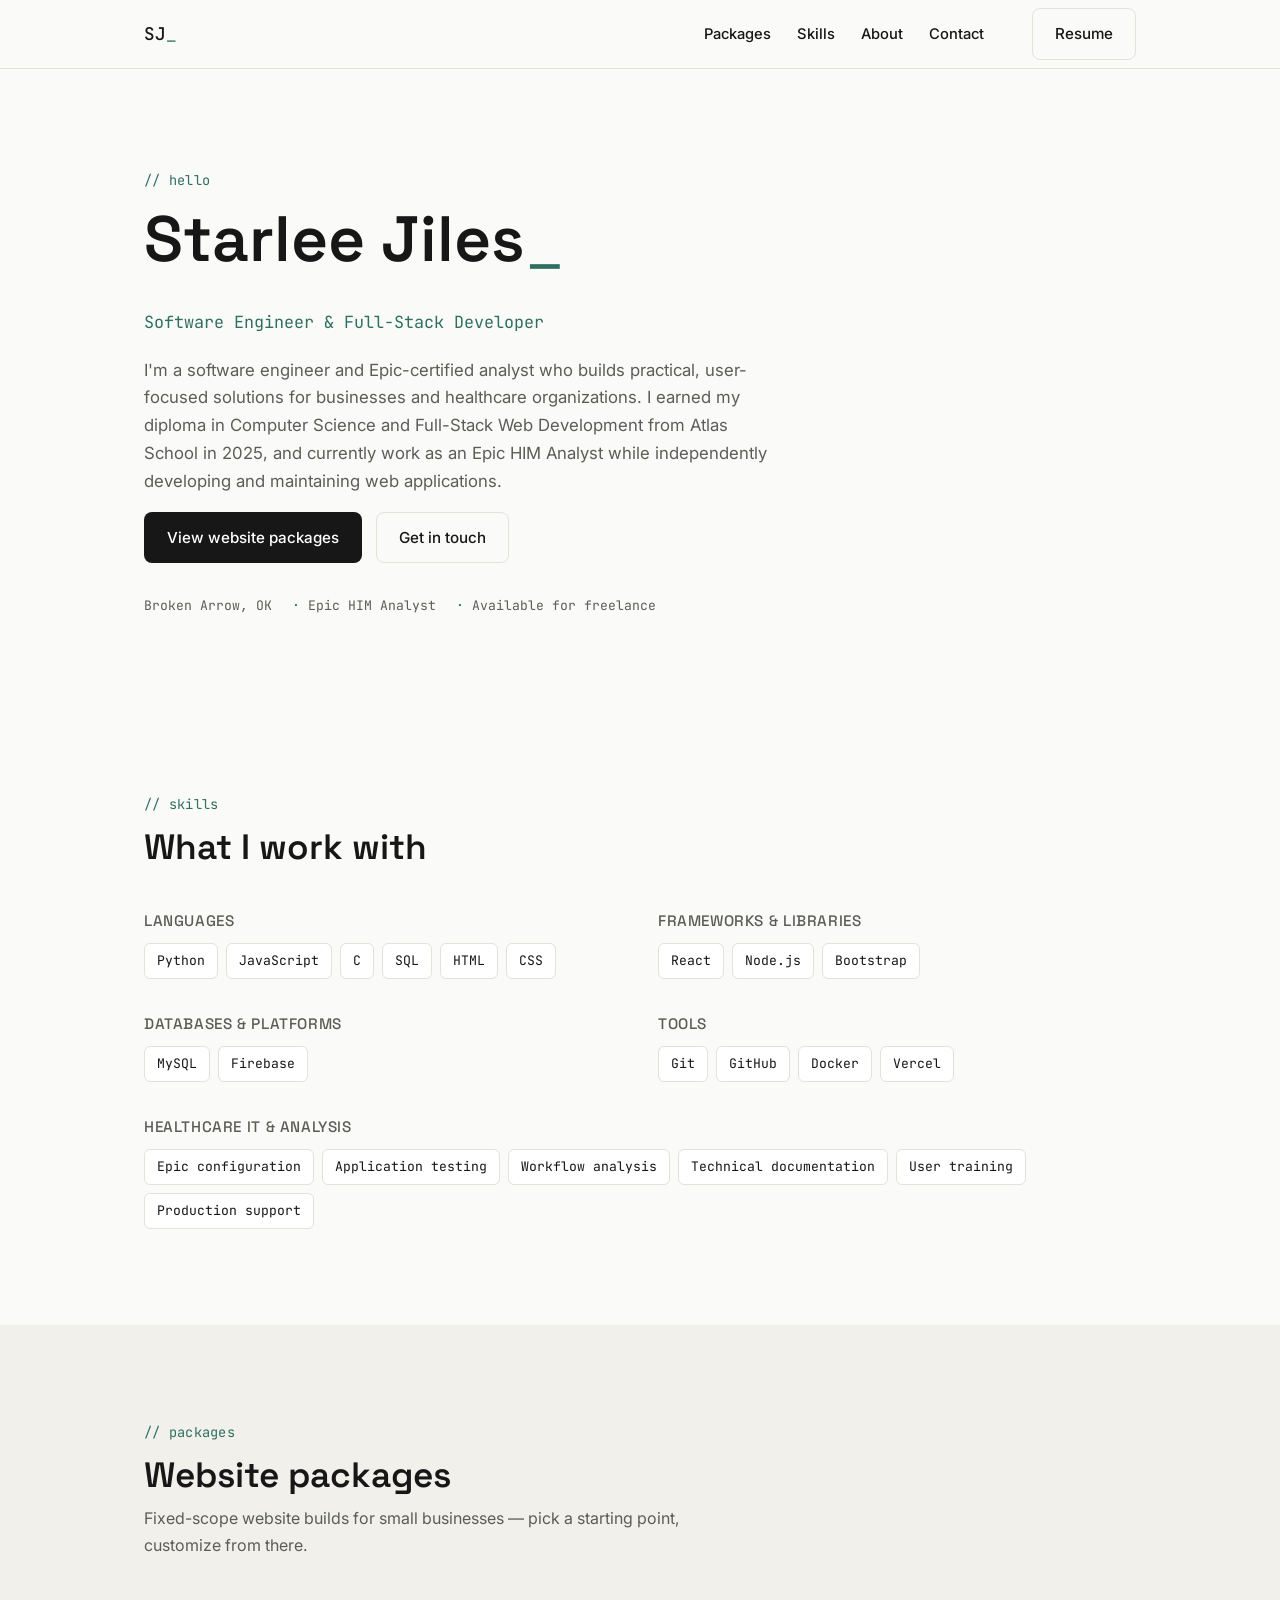
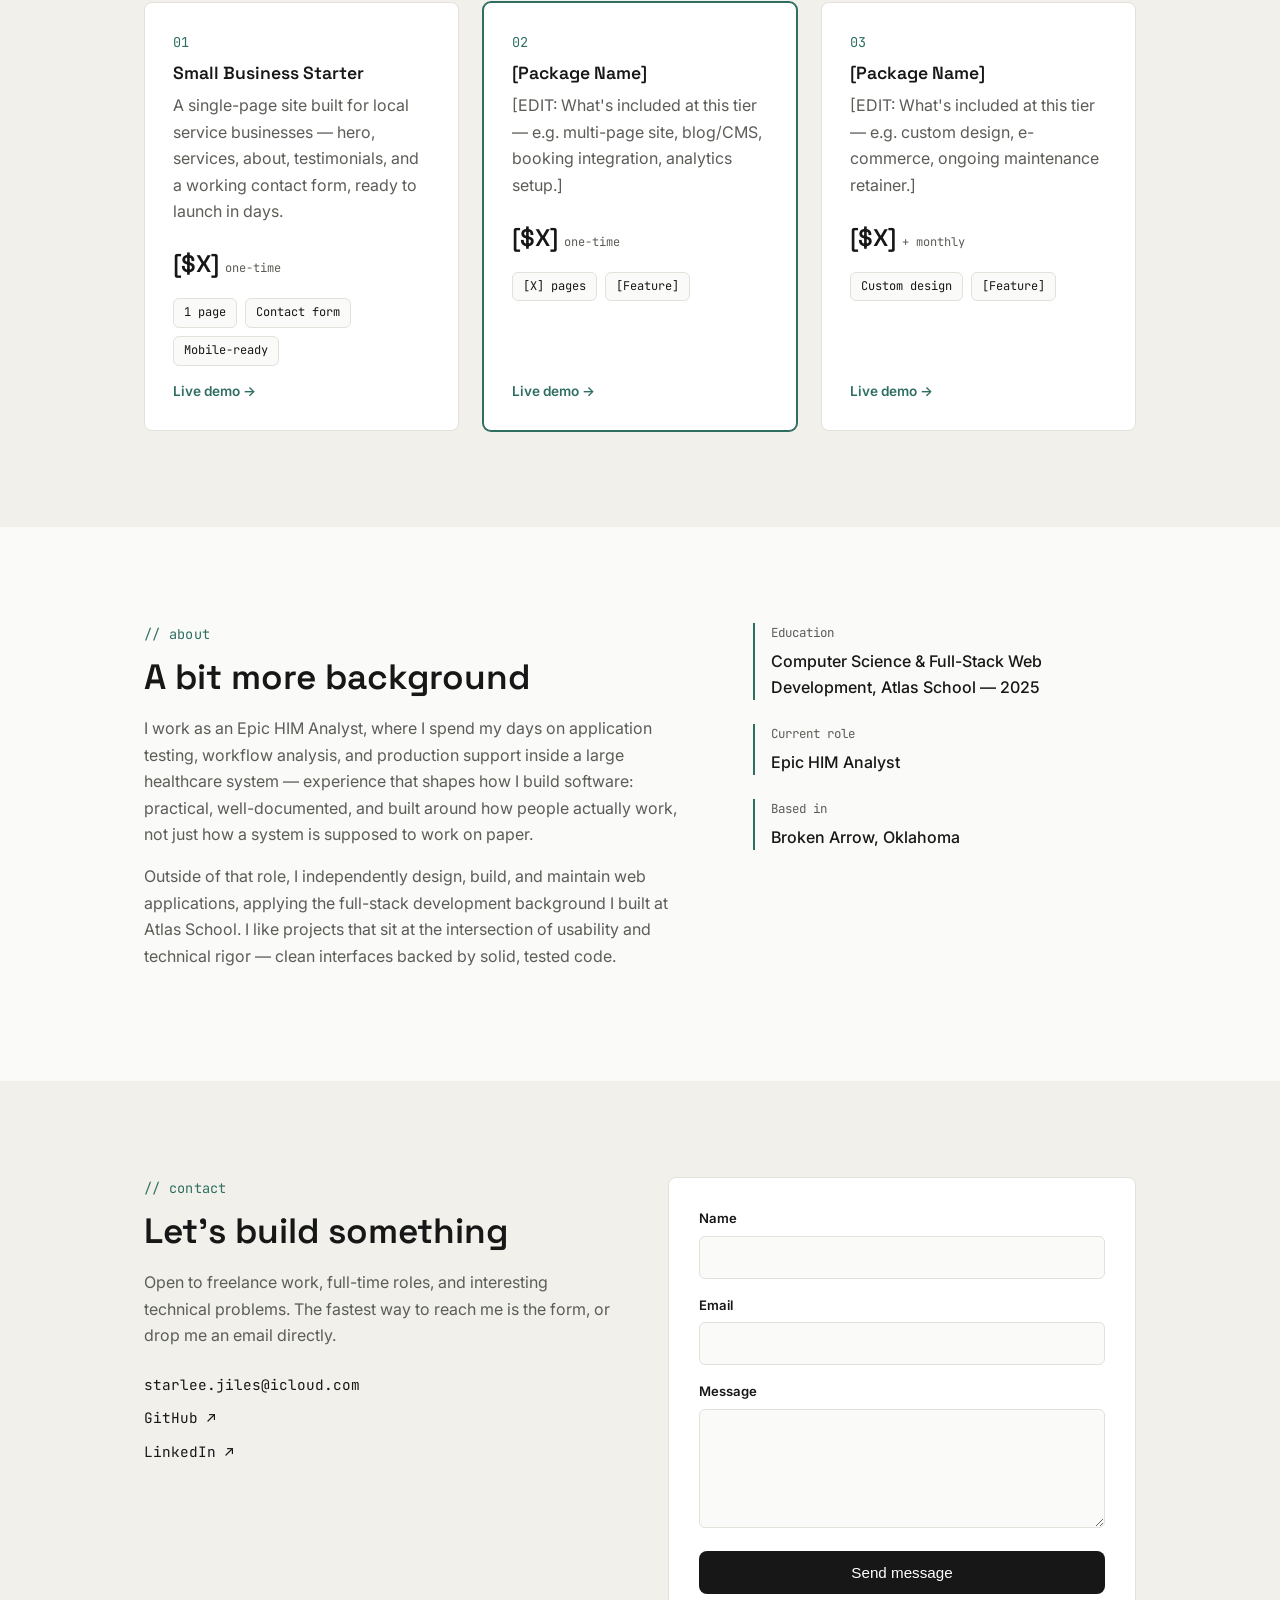
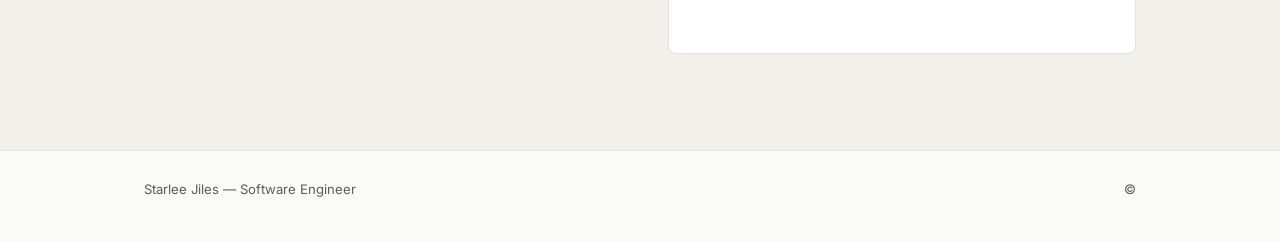
==== index.html @ fb1173d9 "initial build for personal portfolio" ====
<!DOCTYPE html>
<html lang="en">
<head>
<meta charset="UTF-8">
<meta name="viewport" content="width=device-width, initial-scale=1.0">
<title>Starlee Jiles — Software Engineer</title>
<meta name="description" content="Starlee Jiles — Software Engineer & Full-Stack Developer based in Broken Arrow, Oklahoma. Epic-certified analyst building practical, user-focused web applications.">

<link rel="preconnect" href="https://fonts.googleapis.com">
<link rel="preconnect" href="https://fonts.gstatic.com" crossorigin>
<link href="https://fonts.googleapis.com/css2?family=Space+Grotesk:wght@400;500;600;700&family=Inter:wght@400;500;600&family=JetBrains+Mono:wght@400;500&display=swap" rel="stylesheet">

<link rel="stylesheet" href="style.css">
</head>
<body>

<header class="site-header" id="top">
  <div class="wrap header-inner">
    <a href="#top" class="logo">SJ<span class="cursor">_</span></a>
    <nav class="nav" id="nav">
      <a href="#work">Packages</a>
      <a href="#skills">Skills</a>
      <a href="#about">About</a>
      <a href="#contact">Contact</a>
    </nav>
    <a href="resume.pdf" class="btn btn-outline nav-resume" download>Resume</a>
    <button class="nav-toggle" id="navToggle" aria-label="Toggle menu" aria-expanded="false">
      <span></span><span></span><span></span>
    </button>
  </div>
</header>

<!-- ============ HERO ============ -->
<section class="hero">
  <div class="wrap">
    <p class="label">// hello</p>
    <h1>Starlee Jiles<span class="cursor">_</span></h1>
    <p class="role">Software Engineer &amp; Full-Stack Developer</p>
    <p class="hero-bio">I'm a software engineer and Epic-certified analyst who builds practical, user-focused solutions for businesses and healthcare organizations. I earned my diploma in Computer Science and Full-Stack Web Development from Atlas School in 2025, and currently work as an Epic HIM Analyst while independently developing and maintaining web applications.</p>
    <div class="hero-ctas">
      <a href="#work" class="btn btn-primary">View website packages</a>
      <a href="#contact" class="btn btn-outline">Get in touch</a>
    </div>
    <ul class="hero-meta">
      <li>Broken Arrow, OK</li>
      <li>Epic HIM Analyst</li>
      <li>Available for freelance</li>
    </ul>
  </div>
</section>

<!-- ============ SKILLS ============ -->
<section class="section" id="skills">
  <div class="wrap">
    <p class="label">// skills</p>
    <h2>What I work with</h2>

    <div class="skills-grid">
      <div class="skill-group">
        <h3>Languages</h3>
        <div class="tags">
          <span>Python</span><span>JavaScript</span><span>C</span><span>SQL</span><span>HTML</span><span>CSS</span>
        </div>
      </div>
      <div class="skill-group">
        <h3>Frameworks &amp; Libraries</h3>
        <div class="tags">
          <span>React</span><span>Node.js</span><span>Bootstrap</span>
        </div>
      </div>
      <div class="skill-group">
        <h3>Databases &amp; Platforms</h3>
        <div class="tags">
          <span>MySQL</span><span>Firebase</span>
        </div>
      </div>
      <div class="skill-group">
        <h3>Tools</h3>
        <div class="tags">
          <span>Git</span><span>GitHub</span><span>Docker</span><span>Vercel</span>
        </div>
      </div>
      <div class="skill-group skill-group-wide">
        <h3>Healthcare IT &amp; Analysis</h3>
        <div class="tags">
          <span>Epic configuration</span><span>Application testing</span><span>Workflow analysis</span><span>Technical documentation</span><span>User training</span><span>Production support</span>
        </div>
      </div>
    </div>
  </div>
</section>

<!-- ============ PACKAGES ============ -->
<!-- EDIT: 3 purchasable website packages. Prices, feature lists, and the
     "Most popular" flag are all placeholders except package 01, which links
     to a real live demo. Duplicate a .project-card block to add more tiers. -->
<section class="section section-alt" id="work">
  <div class="wrap">
    <p class="label">// packages</p>
    <h2>Website packages</h2>
    <p class="packages-sub">Fixed-scope website builds for small businesses — pick a starting point, customize from there.</p>

    <div class="projects-grid">
      <article class="project-card">
        <p class="project-num">01</p>
        <h3>Small Business Starter</h3>
        <p>A single-page site built for local service businesses — hero, services, about, testimonials, and a working contact form, ready to launch in days.</p>
        <p class="package-price">[$X]<span>one-time</span></p>
        <div class="tags tags-sm"><span>1 page</span><span>Contact form</span><span>Mobile-ready</span></div>
        <div class="project-links">
          <a href="https://starlee-jiles-small-biz-example.vercel.app/" target="_blank" rel="noopener">Live demo →</a>
        </div>
      </article>

      <article class="project-card project-card-featured">
        <p class="project-num">02</p>
        <h3>[Package Name]</h3>
        <p>[EDIT: What's included at this tier — e.g. multi-page site, blog/CMS, booking integration, analytics setup.]</p>
        <p class="package-price">[$X]<span>one-time</span></p>
        <div class="tags tags-sm"><span>[X] pages</span><span>[Feature]</span></div>
        <div class="project-links">
          <a href="#">Live demo →</a>
        </div>
      </article>

      <article class="project-card">
        <p class="project-num">03</p>
        <h3>[Package Name]</h3>
        <p>[EDIT: What's included at this tier — e.g. custom design, e-commerce, ongoing maintenance retainer.]</p>
        <p class="package-price">[$X]<span>+ monthly</span></p>
        <div class="tags tags-sm"><span>Custom design</span><span>[Feature]</span></div>
        <div class="project-links">
          <a href="#">Live demo →</a>
        </div>
      </article>
    </div>
  </div>
</section>

<!-- ============ ABOUT ============ -->
<section class="section" id="about">
  <div class="wrap about-inner">
    <div>
      <p class="label">// about</p>
      <h2>A bit more background</h2>
      <p>I work as an Epic HIM Analyst, where I spend my days on application testing, workflow analysis, and production support inside a large healthcare system — experience that shapes how I build software: practical, well-documented, and built around how people actually work, not just how a system is supposed to work on paper.</p>
      <p>Outside of that role, I independently design, build, and maintain web applications, applying the full-stack development background I built at Atlas School. I like projects that sit at the intersection of usability and technical rigor — clean interfaces backed by solid, tested code.</p>
    </div>
    <div class="about-facts">
      <div class="fact">
        <p class="fact-label">Education</p>
        <p class="fact-value">Computer Science &amp; Full-Stack Web Development, Atlas School — 2025</p>
      </div>
      <div class="fact">
        <p class="fact-label">Current role</p>
        <p class="fact-value">Epic HIM Analyst</p>
      </div>
      <div class="fact">
        <p class="fact-label">Based in</p>
        <p class="fact-value">Broken Arrow, Oklahoma</p>
      </div>
    </div>
  </div>
</section>

<!-- ============ CONTACT ============ -->
<section class="section section-alt" id="contact">
  <div class="wrap contact-inner">
    <div class="contact-copy">
      <p class="label">// contact</p>
      <h2>Let's build something</h2>
      <p>Open to freelance work, full-time roles, and interesting technical problems. The fastest way to reach me is the form, or drop me an email directly.</p>

      <ul class="contact-links">
        <li><a href="mailto:starlee.jiles@icloud.com">starlee.jiles@icloud.com</a></li>
        <li><a href="https://github.com/Starles-Barkley" target="_blank" rel="noopener">GitHub ↗</a></li>
        <li><a href="https://www.linkedin.com/in/starleejiles/" target="_blank" rel="noopener">LinkedIn ↗</a></li>
      </ul>
    </div>

    <!-- Formspree-powered form. Replace YOUR_FORM_ID below once you create
         a free form at formspree.io — see README.md for the exact steps. -->
    <form class="contact-form" id="contactForm" action="https://formspree.io/f/YOUR_FORM_ID" method="POST">
      <div class="form-row">
        <label for="name">Name</label>
        <input type="text" id="name" name="name" required>
      </div>
      <div class="form-row">
        <label for="email">Email</label>
        <input type="email" id="email" name="_replyto" required>
      </div>
      <div class="form-row">
        <label for="message">Message</label>
        <textarea id="message" name="message" rows="5" required></textarea>
      </div>
      <button type="submit" class="btn btn-primary" style="width:100%">Send message</button>
      <p class="form-note" id="formNote" role="status"></p>
    </form>
  </div>
</section>

<footer class="site-footer">
  <div class="wrap footer-inner">
    <p>Starlee Jiles — Software Engineer</p>
    <p>&copy; <span id="year"></span></p>
  </div>
</footer>

<script src="script.js"></script>
</body>
</html>
---- style.css ----
/* =========================================================================
   THEME TOKENS
   ========================================================================= */
:root {
  --bg:        #FAFAF8;
  --bg-alt:    #F1F0EB;
  --ink:       #171717;
  --ink-soft:  #5B5D57;
  --accent:    #2F6F62;   /* deep teal */
  --accent-2:  #24564C;
  --line:      #E3E1D9;
  --white:     #FFFFFF;

  --font-display: "Space Grotesk", sans-serif;
  --font-body: "Inter", -apple-system, BlinkMacSystemFont, sans-serif;
  --font-mono: "JetBrains Mono", monospace;

  --radius: 8px;
  --wrap: 1040px;
}

*, *::before, *::after { box-sizing: border-box; }
html { scroll-behavior: smooth; }
body {
  margin: 0;
  font-family: var(--font-body);
  color: var(--ink);
  background: var(--bg);
  line-height: 1.65;
  -webkit-font-smoothing: antialiased;
}
a { color: inherit; text-decoration: none; }
h1, h2, h3 { font-family: var(--font-display); line-height: 1.15; margin: 0 0 0.5em; font-weight: 600; }
h1 { font-size: clamp(2.4rem, 6vw, 4rem); }
h2 { font-size: clamp(1.6rem, 3vw, 2.2rem); }
h3 { font-size: 1.1rem; }
p { margin: 0 0 1em; color: var(--ink-soft); }
ul { list-style: none; margin: 0; padding: 0; }

.wrap { max-width: var(--wrap); margin: 0 auto; padding: 0 24px; }
.section { padding: 96px 0; }
.section-alt { background: var(--bg-alt); }

.label {
  font-family: var(--font-mono); font-size: 0.85rem; color: var(--accent);
  margin: 0 0 12px; letter-spacing: 0.02em;
}

.cursor { color: var(--accent); font-weight: 400; animation: blink 1.1s step-end infinite; }
@keyframes blink { 50% { opacity: 0; } }

/* =========================================================================
   BUTTONS
   ========================================================================= */
.btn {
  display: inline-flex; align-items: center; justify-content: center; gap: 8px;
  padding: 12px 22px; border-radius: var(--radius);
  font-weight: 500; font-size: 0.95rem; border: 1px solid transparent;
  cursor: pointer; transition: transform 0.15s ease, background 0.15s ease, border-color 0.15s ease;
  white-space: nowrap;
}
.btn:hover { transform: translateY(-1px); }
.btn-primary { background: var(--ink); color: var(--white); }
.btn-primary:hover { background: var(--accent-2); }
.btn-outline { background: transparent; color: var(--ink); border-color: var(--line); }
.btn-outline:hover { border-color: var(--accent); color: var(--accent); }

/* =========================================================================
   HEADER
   ========================================================================= */
.site-header { position: sticky; top: 0; z-index: 50; background: rgba(250,250,248,0.9); backdrop-filter: blur(6px); border-bottom: 1px solid var(--line); }
.header-inner { display: flex; align-items: center; justify-content: space-between; height: 68px; gap: 24px; }
.logo { font-family: var(--font-mono); font-weight: 500; font-size: 1.1rem; }
.nav { display: flex; gap: 26px; margin-left: auto; margin-right: 24px; }
.nav a { font-size: 0.92rem; font-weight: 500; }
.nav a:hover { color: var(--accent); }
.nav-toggle { display: none; flex-direction: column; gap: 5px; background: none; border: 0; cursor: pointer; padding: 6px; }
.nav-toggle span { width: 20px; height: 2px; background: var(--ink); }

/* =========================================================================
   HERO
   ========================================================================= */
.hero { padding: 100px 0 80px; }
.role { font-family: var(--font-mono); color: var(--accent); font-size: 1.05rem; margin-bottom: 20px; }
.hero-bio { max-width: 58ch; font-size: 1.05rem; }
.hero-ctas { display: flex; gap: 14px; flex-wrap: wrap; margin: 8px 0 32px; }
.hero-meta { display: flex; gap: 20px; flex-wrap: wrap; font-family: var(--font-mono); font-size: 0.82rem; color: var(--ink-soft); }
.hero-meta li::before { content: "· "; color: var(--accent); }
.hero-meta li:first-child::before { content: ""; }

/* =========================================================================
   SKILLS
   ========================================================================= */
.skills-grid { display: grid; grid-template-columns: repeat(2, 1fr); gap: 36px; margin-top: 44px; }
.skill-group-wide { grid-column: 1 / -1; }
.skill-group h3 { font-size: 0.95rem; color: var(--ink-soft); font-weight: 500; margin-bottom: 14px; text-transform: uppercase; letter-spacing: 0.04em; }
.tags { display: flex; flex-wrap: wrap; gap: 8px; }
.tags span {
  font-family: var(--font-mono); font-size: 0.82rem; padding: 6px 12px;
  background: var(--white); border: 1px solid var(--line); border-radius: 6px; color: var(--ink);
}
.section-alt .tags span { background: var(--bg); }
.tags-sm span { font-size: 0.75rem; padding: 4px 10px; }

/* =========================================================================
   PACKAGES
   ========================================================================= */
.packages-sub { max-width: 56ch; margin-top: -8px; }
.projects-grid { display: grid; grid-template-columns: repeat(3, 1fr); gap: 24px; margin-top: 44px; }
.project-card {
  background: var(--white); border: 1px solid var(--line); border-radius: var(--radius);
  padding: 28px; display: flex; flex-direction: column;
}
.project-card-featured { border-color: var(--accent); box-shadow: 0 0 0 1px var(--accent); }
.project-num { font-family: var(--font-mono); color: var(--accent); font-size: 0.85rem; margin-bottom: 10px; }
.package-price {
  font-family: var(--font-display); font-size: 1.5rem; font-weight: 600; color: var(--ink);
  margin: 4px 0 14px;
}
.package-price span { font-family: var(--font-mono); font-size: 0.75rem; font-weight: 400; color: var(--ink-soft); margin-left: 6px; }
.project-links { margin-top: auto; display: flex; gap: 18px; padding-top: 14px; }
.project-links a { font-size: 0.85rem; font-weight: 600; color: var(--accent); }
.project-links a:hover { text-decoration: underline; }

/* =========================================================================
   ABOUT
   ========================================================================= */
.about-inner { display: grid; grid-template-columns: 1.3fr 0.9fr; gap: 56px; }
.about-facts { display: flex; flex-direction: column; gap: 24px; }
.fact { border-left: 2px solid var(--accent); padding-left: 16px; }
.fact-label { font-family: var(--font-mono); font-size: 0.78rem; color: var(--ink-soft); margin-bottom: 4px; }
.fact-value { color: var(--ink); font-weight: 500; margin: 0; }

/* =========================================================================
   CONTACT
   ========================================================================= */
.contact-inner { display: grid; grid-template-columns: 1fr 1fr; gap: 56px; align-items: start; }
.contact-links { margin-top: 24px; display: flex; flex-direction: column; gap: 10px; font-family: var(--font-mono); font-size: 0.9rem; }
.contact-links a:hover { color: var(--accent); }
.contact-form { background: var(--white); border: 1px solid var(--line); border-radius: var(--radius); padding: 30px; }
.form-row { margin-bottom: 16px; }
.form-row label { display: block; font-size: 0.82rem; font-weight: 600; margin-bottom: 6px; }
.form-row input, .form-row textarea {
  width: 100%; padding: 11px 13px; border: 1px solid var(--line); border-radius: 6px;
  font-family: var(--font-body); font-size: 0.95rem; background: var(--bg);
}
.form-row input:focus, .form-row textarea:focus { outline: 2px solid var(--accent); outline-offset: 1px; }
.form-note { text-align: center; font-size: 0.85rem; margin: 12px 0 0; min-height: 1.2em; color: var(--accent); font-weight: 600; }

/* =========================================================================
   FOOTER
   ========================================================================= */
.site-footer { border-top: 1px solid var(--line); padding: 28px 0; }
.footer-inner { display: flex; justify-content: space-between; font-size: 0.82rem; color: var(--ink-soft); }

/* =========================================================================
   RESPONSIVE
   ========================================================================= */
@media (max-width: 860px) {
  .nav, .nav-resume { display: none; }
  .nav-toggle { display: flex; }
  .nav.is-open {
    display: flex; flex-direction: column; position: absolute; top: 68px; left: 0; right: 0;
    background: var(--bg); border-bottom: 1px solid var(--line); padding: 16px 24px; gap: 16px; margin: 0;
  }
  .skills-grid, .projects-grid, .about-inner, .contact-inner { grid-template-columns: 1fr; }
}

@media (prefers-reduced-motion: reduce) {
  html { scroll-behavior: auto; }
  .cursor { animation: none; }
}
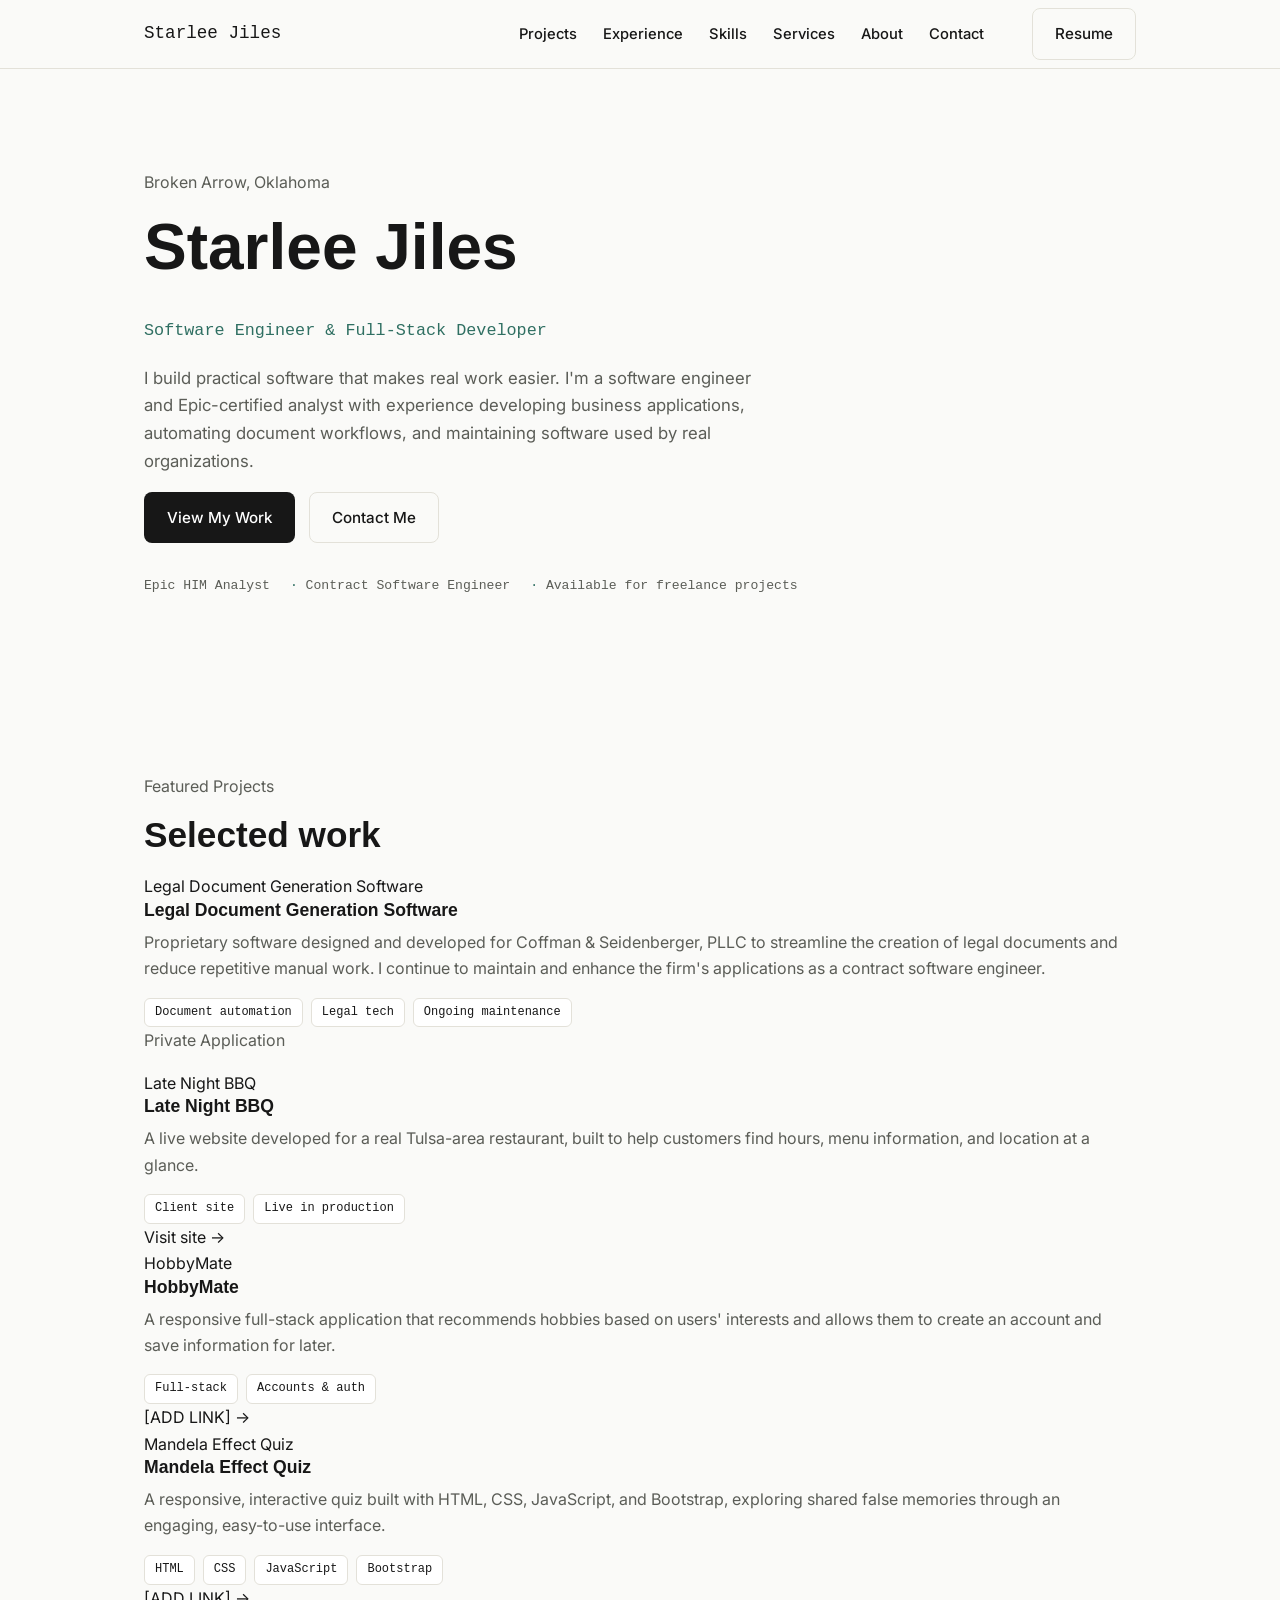
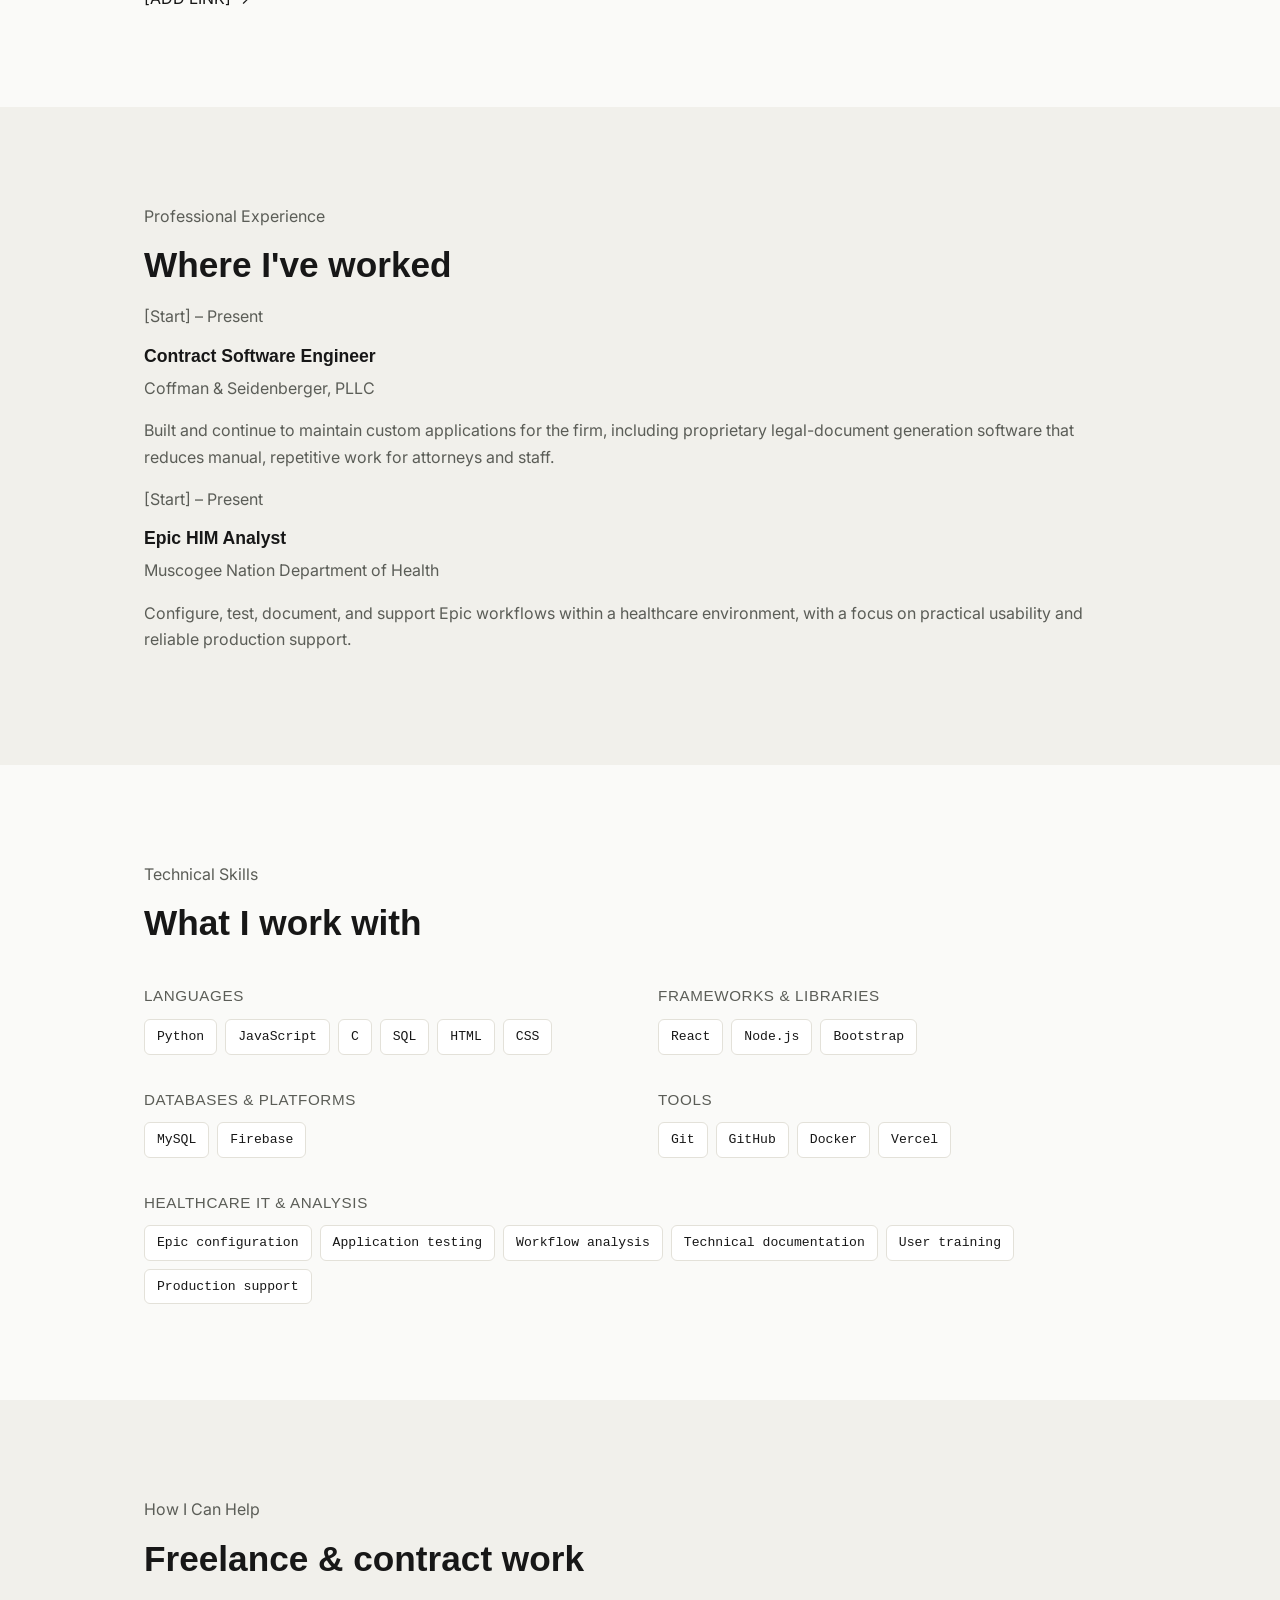
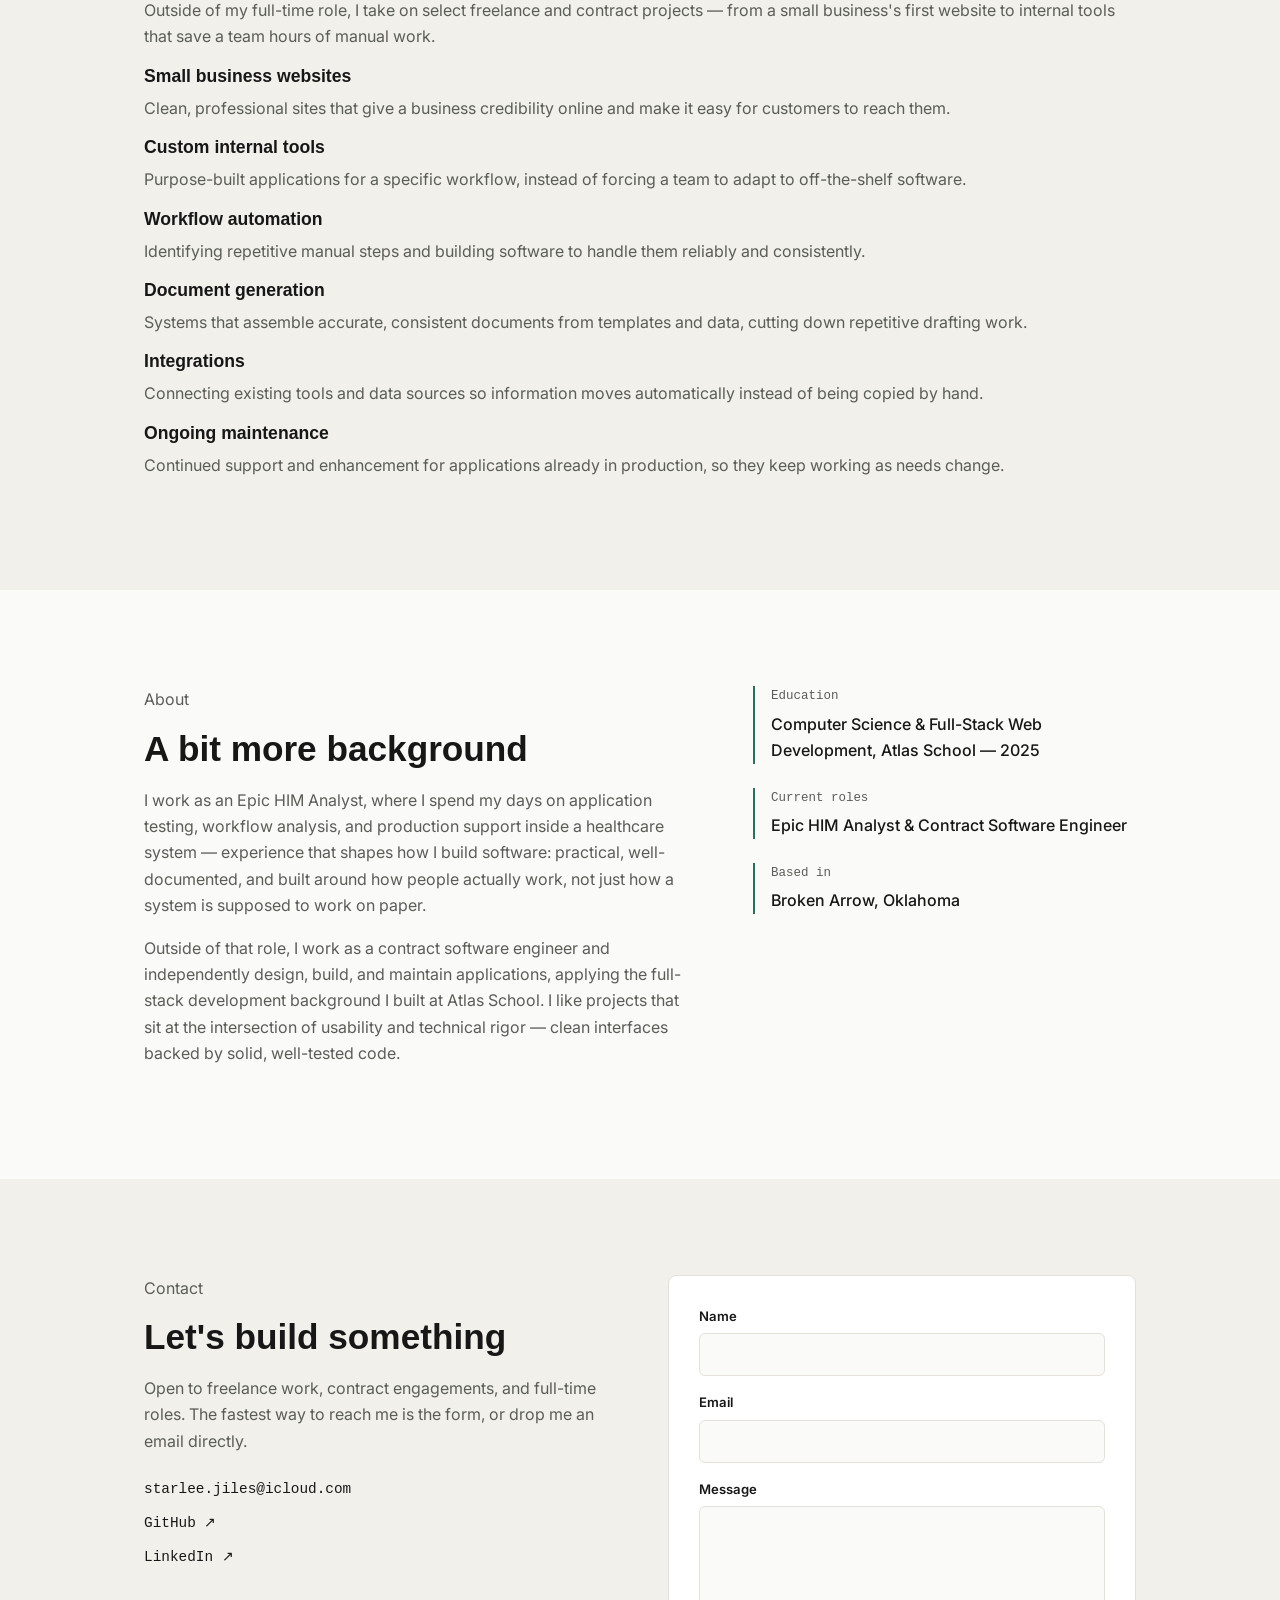
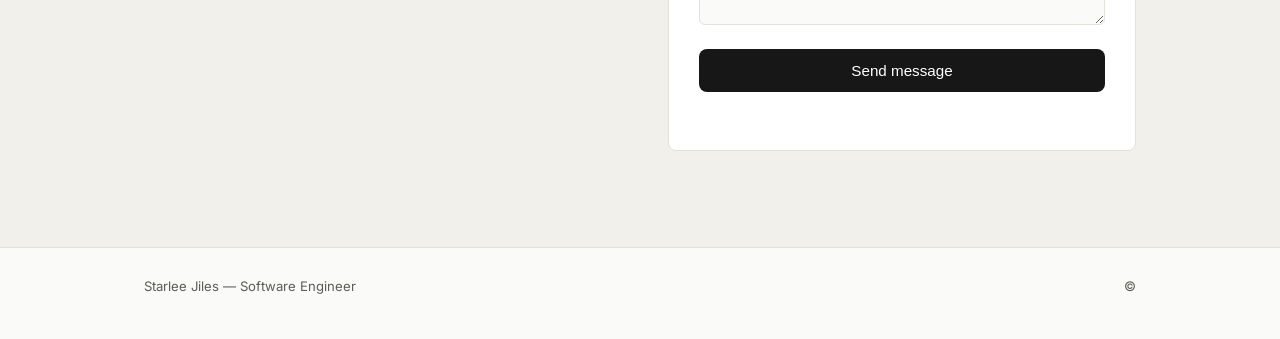
==== commit d66434db: "Update index.html" ====
--- a/index.html
+++ b/index.html
@@ -4,11 +4,11 @@
 <meta charset="UTF-8">
 <meta name="viewport" content="width=device-width, initial-scale=1.0">
 <title>Starlee Jiles — Software Engineer</title>
-<meta name="description" content="Starlee Jiles — Software Engineer & Full-Stack Developer based in Broken Arrow, Oklahoma. Epic-certified analyst building practical, user-focused web applications.">
+<meta name="description" content="Starlee Jiles — Software Engineer & Full-Stack Developer based in Broken Arrow, Oklahoma. Epic-certified analyst building practical business applications.">
 
 <link rel="preconnect" href="https://fonts.googleapis.com">
 <link rel="preconnect" href="https://fonts.gstatic.com" crossorigin>
-<link href="https://fonts.googleapis.com/css2?family=Space+Grotesk:wght@400;500;600;700&family=Inter:wght@400;500;600&family=JetBrains+Mono:wght@400;500&display=swap" rel="stylesheet">
+<link href="https://fonts.googleapis.com/css2?family=Sora:wght@500;600;700&family=Inter:wght@400;500;600;700&display=swap" rel="stylesheet">
 
 <link rel="stylesheet" href="style.css">
 </head>
@@ -16,10 +16,12 @@
 
 <header class="site-header" id="top">
   <div class="wrap header-inner">
-    <a href="#top" class="logo">SJ<span class="cursor">_</span></a>
+    <a href="#top" class="logo">Starlee Jiles</a>
     <nav class="nav" id="nav">
-      <a href="#work">Packages</a>
+      <a href="#projects">Projects</a>
+      <a href="#experience">Experience</a>
       <a href="#skills">Skills</a>
+      <a href="#services">Services</a>
       <a href="#about">About</a>
       <a href="#contact">Contact</a>
     </nav>
@@ -32,27 +34,126 @@
 
 <!-- ============ HERO ============ -->
 <section class="hero">
+  <div class="wrap hero-inner">
+    <p class="eyebrow"><span class="rule" aria-hidden="true"></span>Broken Arrow, Oklahoma</p>
+    <h1>Starlee Jiles</h1>
+    <p class="role">Software Engineer &amp; Full-Stack Developer</p>
+    <p class="hero-bio">I build practical software that makes real work easier. I'm a software engineer and Epic-certified analyst with experience developing business applications, automating document workflows, and maintaining software used by real organizations.</p>
+    <div class="hero-ctas">
+      <a href="#projects" class="btn btn-primary">View My Work</a>
+      <a href="#contact" class="btn btn-outline">Contact Me</a>
+    </div>
+    <ul class="hero-meta">
+      <li>Epic HIM Analyst</li>
+      <li>Contract Software Engineer</li>
+      <li>Available for freelance projects</li>
+    </ul>
+  </div>
+</section>
+
+<!-- ============ FEATURED PROJECTS ============ -->
+<!-- EDIT: replace each .project-media placeholder with a real screenshot —
+     swap the placeholder <div> for an <img src="..." alt="..."> of the same
+     size. Keep images ~1200px wide for a crisp look on large screens. -->
+<section class="section" id="projects">
   <div class="wrap">
-    <p class="label">// hello</p>
-    <h1>Starlee Jiles<span class="cursor">_</span></h1>
-    <p class="role">Software Engineer &amp; Full-Stack Developer</p>
-    <p class="hero-bio">I'm a software engineer and Epic-certified analyst who builds practical, user-focused solutions for businesses and healthcare organizations. I earned my diploma in Computer Science and Full-Stack Web Development from Atlas School in 2025, and currently work as an Epic HIM Analyst while independently developing and maintaining web applications.</p>
-    <div class="hero-ctas">
-      <a href="#work" class="btn btn-primary">View website packages</a>
-      <a href="#contact" class="btn btn-outline">Get in touch</a>
-    </div>
-    <ul class="hero-meta">
-      <li>Broken Arrow, OK</li>
-      <li>Epic HIM Analyst</li>
-      <li>Available for freelance</li>
-    </ul>
-  </div>
-</section>
-
-<!-- ============ SKILLS ============ -->
+    <p class="eyebrow"><span class="rule" aria-hidden="true"></span>Featured Projects</p>
+    <h2>Selected work</h2>
+
+    <div class="project-list">
+
+      <article class="project-feature">
+        <div class="project-media" aria-hidden="true">
+          <span>Legal Document Generation Software</span>
+        </div>
+        <div class="project-body">
+          <h3>Legal Document Generation Software</h3>
+          <p>Proprietary software designed and developed for Coffman &amp; Seidenberger, PLLC to streamline the creation of legal documents and reduce repetitive manual work. I continue to maintain and enhance the firm's applications as a contract software engineer.</p>
+          <div class="tags tags-sm"><span>Document automation</span><span>Legal tech</span><span>Ongoing maintenance</span></div>
+          <p class="project-link project-link-private">Private Application</p>
+        </div>
+      </article>
+
+      <article class="project-feature">
+        <div class="project-media" aria-hidden="true">
+          <span>Late Night BBQ</span>
+        </div>
+        <div class="project-body">
+          <h3>Late Night BBQ</h3>
+          <p>A live website developed for a real Tulsa-area restaurant, built to help customers find hours, menu information, and location at a glance.</p>
+          <div class="tags tags-sm"><span>Client site</span><span>Live in production</span></div>
+          <a class="project-link" href="https://latenightbbq.com" target="_blank" rel="noopener">Visit site →</a>
+        </div>
+      </article>
+
+      <article class="project-feature">
+        <div class="project-media" aria-hidden="true">
+          <span>HobbyMate</span>
+        </div>
+        <div class="project-body">
+          <h3>HobbyMate</h3>
+          <p>A responsive full-stack application that recommends hobbies based on users' interests and allows them to create an account and save information for later.</p>
+          <div class="tags tags-sm"><span>Full-stack</span><span>Accounts &amp; auth</span></div>
+          <!-- EDIT: add a live/GitHub link once available -->
+          <a class="project-link" href="#">[ADD LINK] →</a>
+        </div>
+      </article>
+
+      <article class="project-feature">
+        <div class="project-media" aria-hidden="true">
+          <span>Mandela Effect Quiz</span>
+        </div>
+        <div class="project-body">
+          <h3>Mandela Effect Quiz</h3>
+          <p>A responsive, interactive quiz built with HTML, CSS, JavaScript, and Bootstrap, exploring shared false memories through an engaging, easy-to-use interface.</p>
+          <div class="tags tags-sm"><span>HTML</span><span>CSS</span><span>JavaScript</span><span>Bootstrap</span></div>
+          <!-- EDIT: add a live/GitHub link once available -->
+          <a class="project-link" href="#">[ADD LINK] →</a>
+        </div>
+      </article>
+
+    </div>
+  </div>
+</section>
+
+<!-- ============ PROFESSIONAL EXPERIENCE ============ -->
+<section class="section section-alt" id="experience">
+  <div class="wrap">
+    <p class="eyebrow"><span class="rule" aria-hidden="true"></span>Professional Experience</p>
+    <h2>Where I've worked</h2>
+
+    <div class="experience-list">
+      <div class="experience-item">
+        <div class="experience-when">
+          <!-- EDIT: add real date range -->
+          <p>[Start] – Present</p>
+        </div>
+        <div class="experience-what">
+          <h3>Contract Software Engineer</h3>
+          <p class="experience-org">Coffman &amp; Seidenberger, PLLC</p>
+          <p>Built and continue to maintain custom applications for the firm, including proprietary legal-document generation software that reduces manual, repetitive work for attorneys and staff.</p>
+        </div>
+      </div>
+
+      <div class="experience-item">
+        <div class="experience-when">
+          <!-- EDIT: add real date range -->
+          <p>[Start] – Present</p>
+        </div>
+        <div class="experience-what">
+          <h3>Epic HIM Analyst</h3>
+          <p class="experience-org">Muscogee Nation Department of Health</p>
+          <p>Configure, test, document, and support Epic workflows within a healthcare environment, with a focus on practical usability and reliable production support.</p>
+        </div>
+      </div>
+    </div>
+  </div>
+</section>
+
+<!-- ============ TECHNICAL SKILLS ============ -->
 <section class="section" id="skills">
   <div class="wrap">
-    <p class="label">// skills</p>
+    <p class="eyebrow"><span class="rule" aria-hidden="true"></span>Technical Skills</p>
     <h2>What I work with</h2>
 
     <div class="skills-grid">
@@ -90,49 +191,38 @@
   </div>
 </section>
 
-<!-- ============ PACKAGES ============ -->
-<!-- EDIT: 3 purchasable website packages. Prices, feature lists, and the
-     "Most popular" flag are all placeholders except package 01, which links
-     to a real live demo. Duplicate a .project-card block to add more tiers. -->
-<section class="section section-alt" id="work">
+<!-- ============ FREELANCE SERVICES ============ -->
+<section class="section section-alt" id="services">
   <div class="wrap">
-    <p class="label">// packages</p>
-    <h2>Website packages</h2>
-    <p class="packages-sub">Fixed-scope website builds for small businesses — pick a starting point, customize from there.</p>
-
-    <div class="projects-grid">
-      <article class="project-card">
-        <p class="project-num">01</p>
-        <h3>Small Business Starter</h3>
-        <p>A single-page site built for local service businesses — hero, services, about, testimonials, and a working contact form, ready to launch in days.</p>
-        <p class="package-price">[$X]<span>one-time</span></p>
-        <div class="tags tags-sm"><span>1 page</span><span>Contact form</span><span>Mobile-ready</span></div>
-        <div class="project-links">
-          <a href="https://starlee-jiles-small-biz-example.vercel.app/" target="_blank" rel="noopener">Live demo →</a>
-        </div>
-      </article>
-
-      <article class="project-card project-card-featured">
-        <p class="project-num">02</p>
-        <h3>[Package Name]</h3>
-        <p>[EDIT: What's included at this tier — e.g. multi-page site, blog/CMS, booking integration, analytics setup.]</p>
-        <p class="package-price">[$X]<span>one-time</span></p>
-        <div class="tags tags-sm"><span>[X] pages</span><span>[Feature]</span></div>
-        <div class="project-links">
-          <a href="#">Live demo →</a>
-        </div>
-      </article>
-
-      <article class="project-card">
-        <p class="project-num">03</p>
-        <h3>[Package Name]</h3>
-        <p>[EDIT: What's included at this tier — e.g. custom design, e-commerce, ongoing maintenance retainer.]</p>
-        <p class="package-price">[$X]<span>+ monthly</span></p>
-        <div class="tags tags-sm"><span>Custom design</span><span>[Feature]</span></div>
-        <div class="project-links">
-          <a href="#">Live demo →</a>
-        </div>
-      </article>
+    <p class="eyebrow"><span class="rule" aria-hidden="true"></span>How I Can Help</p>
+    <h2>Freelance &amp; contract work</h2>
+    <p class="services-sub">Outside of my full-time role, I take on select freelance and contract projects — from a small business's first website to internal tools that save a team hours of manual work.</p>
+
+    <div class="services-grid">
+      <div class="service-item">
+        <h3>Small business websites</h3>
+        <p>Clean, professional sites that give a business credibility online and make it easy for customers to reach them.</p>
+      </div>
+      <div class="service-item">
+        <h3>Custom internal tools</h3>
+        <p>Purpose-built applications for a specific workflow, instead of forcing a team to adapt to off-the-shelf software.</p>
+      </div>
+      <div class="service-item">
+        <h3>Workflow automation</h3>
+        <p>Identifying repetitive manual steps and building software to handle them reliably and consistently.</p>
+      </div>
+      <div class="service-item">
+        <h3>Document generation</h3>
+        <p>Systems that assemble accurate, consistent documents from templates and data, cutting down repetitive drafting work.</p>
+      </div>
+      <div class="service-item">
+        <h3>Integrations</h3>
+        <p>Connecting existing tools and data sources so information moves automatically instead of being copied by hand.</p>
+      </div>
+      <div class="service-item">
+        <h3>Ongoing maintenance</h3>
+        <p>Continued support and enhancement for applications already in production, so they keep working as needs change.</p>
+      </div>
     </div>
   </div>
 </section>
@@ -141,10 +231,10 @@
 <section class="section" id="about">
   <div class="wrap about-inner">
     <div>
-      <p class="label">// about</p>
+      <p class="eyebrow"><span class="rule" aria-hidden="true"></span>About</p>
       <h2>A bit more background</h2>
-      <p>I work as an Epic HIM Analyst, where I spend my days on application testing, workflow analysis, and production support inside a large healthcare system — experience that shapes how I build software: practical, well-documented, and built around how people actually work, not just how a system is supposed to work on paper.</p>
-      <p>Outside of that role, I independently design, build, and maintain web applications, applying the full-stack development background I built at Atlas School. I like projects that sit at the intersection of usability and technical rigor — clean interfaces backed by solid, tested code.</p>
+      <p>I work as an Epic HIM Analyst, where I spend my days on application testing, workflow analysis, and production support inside a healthcare system — experience that shapes how I build software: practical, well-documented, and built around how people actually work, not just how a system is supposed to work on paper.</p>
+      <p>Outside of that role, I work as a contract software engineer and independently design, build, and maintain applications, applying the full-stack development background I built at Atlas School. I like projects that sit at the intersection of usability and technical rigor — clean interfaces backed by solid, well-tested code.</p>
     </div>
     <div class="about-facts">
       <div class="fact">
@@ -152,8 +242,8 @@
         <p class="fact-value">Computer Science &amp; Full-Stack Web Development, Atlas School — 2025</p>
       </div>
       <div class="fact">
-        <p class="fact-label">Current role</p>
-        <p class="fact-value">Epic HIM Analyst</p>
+        <p class="fact-label">Current roles</p>
+        <p class="fact-value">Epic HIM Analyst &amp; Contract Software Engineer</p>
       </div>
       <div class="fact">
         <p class="fact-label">Based in</p>
@@ -167,9 +257,9 @@
 <section class="section section-alt" id="contact">
   <div class="wrap contact-inner">
     <div class="contact-copy">
-      <p class="label">// contact</p>
+      <p class="eyebrow"><span class="rule" aria-hidden="true"></span>Contact</p>
       <h2>Let's build something</h2>
-      <p>Open to freelance work, full-time roles, and interesting technical problems. The fastest way to reach me is the form, or drop me an email directly.</p>
+      <p>Open to freelance work, contract engagements, and full-time roles. The fastest way to reach me is the form, or drop me an email directly.</p>
 
       <ul class="contact-links">
         <li><a href="mailto:starlee.jiles@icloud.com">starlee.jiles@icloud.com</a></li>
@@ -178,8 +268,8 @@
       </ul>
     </div>
 
-    <!-- Formspree-powered form. Replace YOUR_FORM_ID below once you create
-         a free form at formspree.io — see README.md for the exact steps. -->
+    <!-- Formspree-powered form. Replace YOUR_FORM_ID once you create a free
+         form at formspree.io — see README.md for the exact steps. -->
     <form class="contact-form" id="contactForm" action="https://formspree.io/f/YOUR_FORM_ID" method="POST">
       <div class="form-row">
         <label for="name">Name</label>
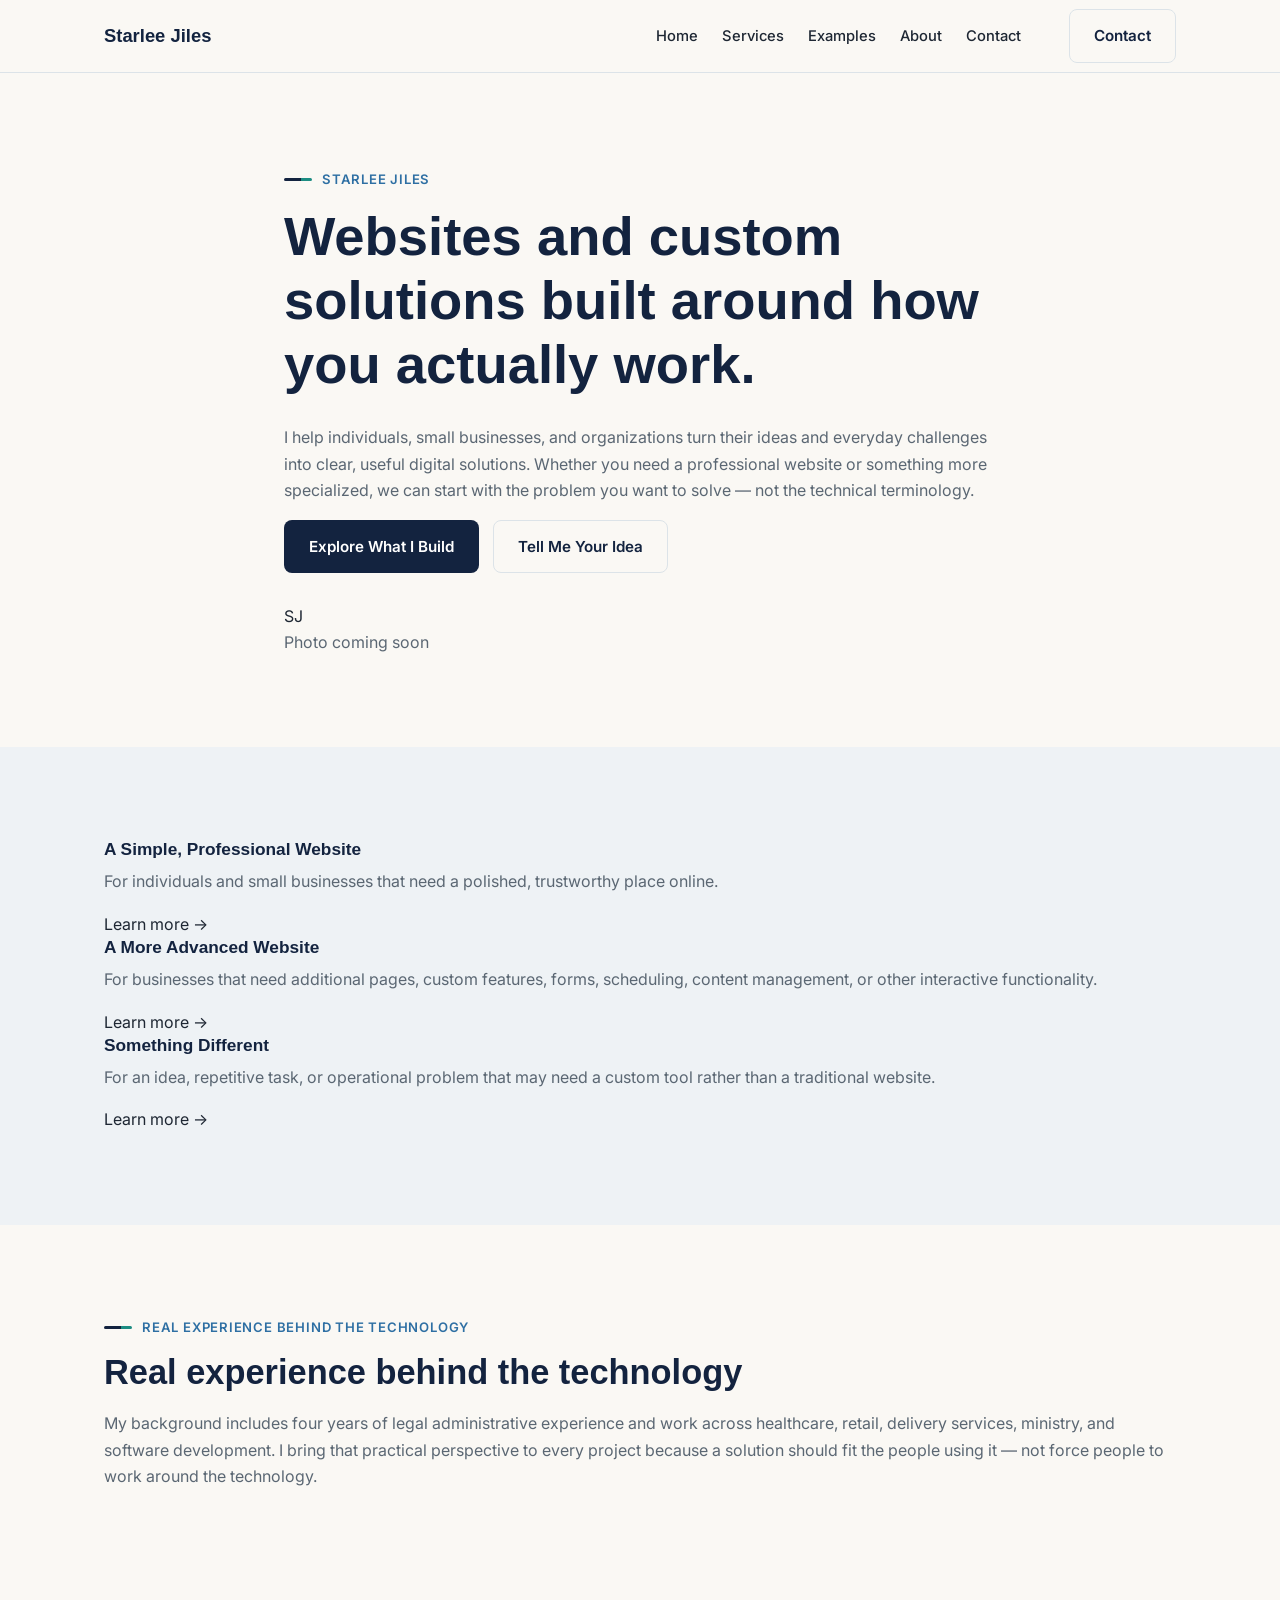
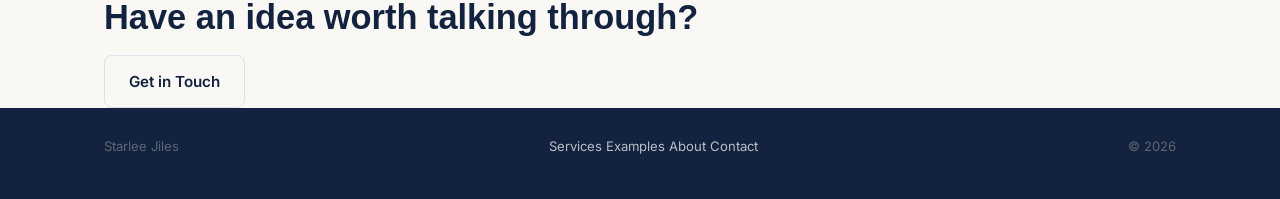
==== commit b1b2fc0d: "Update index.html" ====
--- a/index.html
+++ b/index.html
@@ -3,29 +3,26 @@
 <head>
 <meta charset="UTF-8">
 <meta name="viewport" content="width=device-width, initial-scale=1.0">
-<title>Starlee Jiles — Software Engineer</title>
-<meta name="description" content="Starlee Jiles — Software Engineer & Full-Stack Developer based in Broken Arrow, Oklahoma. Epic-certified analyst building practical business applications.">
-
+<title>Starlee Jiles</title>
+<meta name="description" content="Starlee Jiles builds websites and custom digital solutions built around how you actually work.">
 <link rel="preconnect" href="https://fonts.googleapis.com">
 <link rel="preconnect" href="https://fonts.gstatic.com" crossorigin>
-<link href="https://fonts.googleapis.com/css2?family=Sora:wght@500;600;700&family=Inter:wght@400;500;600;700&display=swap" rel="stylesheet">
-
+<link href="https://fonts.googleapis.com/css2?family=Fraunces:ital,opsz,wght@0,9..144,500;0,9..144,600;1,9..144,500&family=Inter:wght@400;500;600;700&display=swap" rel="stylesheet">
 <link rel="stylesheet" href="style.css">
 </head>
 <body>
 
-<header class="site-header" id="top">
+<header class="site-header">
   <div class="wrap header-inner">
-    <a href="#top" class="logo">Starlee Jiles</a>
+    <a href="index.html" class="logo">Starlee Jiles</a>
     <nav class="nav" id="nav">
-      <a href="#projects">Projects</a>
-      <a href="#experience">Experience</a>
-      <a href="#skills">Skills</a>
-      <a href="#services">Services</a>
-      <a href="#about">About</a>
-      <a href="#contact">Contact</a>
+      <a href="index.html" class="is-active">Home</a>
+      <a href="services.html">Services</a>
+      <a href="examples.html">Examples</a>
+      <a href="about.html">About</a>
+      <a href="contact.html">Contact</a>
     </nav>
-    <a href="resume.pdf" class="btn btn-outline nav-resume" download>Resume</a>
+    <a href="contact.html" class="btn btn-outline">Contact</a>
     <button class="nav-toggle" id="navToggle" aria-label="Toggle menu" aria-expanded="false">
       <span></span><span></span><span></span>
     </button>
@@ -35,263 +32,72 @@
 <!-- ============ HERO ============ -->
 <section class="hero">
   <div class="wrap hero-inner">
-    <p class="eyebrow"><span class="rule" aria-hidden="true"></span>Broken Arrow, Oklahoma</p>
-    <h1>Starlee Jiles</h1>
-    <p class="role">Software Engineer &amp; Full-Stack Developer</p>
-    <p class="hero-bio">I build practical software that makes real work easier. I'm a software engineer and Epic-certified analyst with experience developing business applications, automating document workflows, and maintaining software used by real organizations.</p>
-    <div class="hero-ctas">
-      <a href="#projects" class="btn btn-primary">View My Work</a>
-      <a href="#contact" class="btn btn-outline">Contact Me</a>
+    <div class="hero-copy">
+      <p class="eyebrow"><span class="rule" aria-hidden="true"></span>Starlee Jiles</p>
+      <h1>Websites and custom solutions built around how you actually work.</h1>
+      <p class="hero-intro">I help individuals, small businesses, and organizations turn their ideas and everyday challenges into clear, useful digital solutions. Whether you need a professional website or something more specialized, we can start with the problem you want to solve — not the technical terminology.</p>
+      <div class="hero-ctas">
+        <a href="services.html" class="btn btn-primary">Explore What I Build</a>
+        <a href="contact.html" class="btn btn-outline">Tell Me Your Idea</a>
+      </div>
     </div>
-    <ul class="hero-meta">
-      <li>Epic HIM Analyst</li>
-      <li>Contract Software Engineer</li>
-      <li>Available for freelance projects</li>
-    </ul>
-  </div>
-</section>
-
-<!-- ============ FEATURED PROJECTS ============ -->
-<!-- EDIT: replace each .project-media placeholder with a real screenshot —
-     swap the placeholder <div> for an <img src="..." alt="..."> of the same
-     size. Keep images ~1200px wide for a crisp look on large screens. -->
-<section class="section" id="projects">
-  <div class="wrap">
-    <p class="eyebrow"><span class="rule" aria-hidden="true"></span>Featured Projects</p>
-    <h2>Selected work</h2>
-
-    <div class="project-list">
-
-      <article class="project-feature">
-        <div class="project-media" aria-hidden="true">
-          <span>Legal Document Generation Software</span>
-        </div>
-        <div class="project-body">
-          <h3>Legal Document Generation Software</h3>
-          <p>Proprietary software designed and developed for Coffman &amp; Seidenberger, PLLC to streamline the creation of legal documents and reduce repetitive manual work. I continue to maintain and enhance the firm's applications as a contract software engineer.</p>
-          <div class="tags tags-sm"><span>Document automation</span><span>Legal tech</span><span>Ongoing maintenance</span></div>
-          <p class="project-link project-link-private">Private Application</p>
-        </div>
-      </article>
-
-      <article class="project-feature">
-        <div class="project-media" aria-hidden="true">
-          <span>Late Night BBQ</span>
-        </div>
-        <div class="project-body">
-          <h3>Late Night BBQ</h3>
-          <p>A live website developed for a real Tulsa-area restaurant, built to help customers find hours, menu information, and location at a glance.</p>
-          <div class="tags tags-sm"><span>Client site</span><span>Live in production</span></div>
-          <a class="project-link" href="https://latenightbbq.com" target="_blank" rel="noopener">Visit site →</a>
-        </div>
-      </article>
-
-      <article class="project-feature">
-        <div class="project-media" aria-hidden="true">
-          <span>HobbyMate</span>
-        </div>
-        <div class="project-body">
-          <h3>HobbyMate</h3>
-          <p>A responsive full-stack application that recommends hobbies based on users' interests and allows them to create an account and save information for later.</p>
-          <div class="tags tags-sm"><span>Full-stack</span><span>Accounts &amp; auth</span></div>
-          <!-- EDIT: add a live/GitHub link once available -->
-          <a class="project-link" href="#">[ADD LINK] →</a>
-        </div>
-      </article>
-
-      <article class="project-feature">
-        <div class="project-media" aria-hidden="true">
-          <span>Mandela Effect Quiz</span>
-        </div>
-        <div class="project-body">
-          <h3>Mandela Effect Quiz</h3>
-          <p>A responsive, interactive quiz built with HTML, CSS, JavaScript, and Bootstrap, exploring shared false memories through an engaging, easy-to-use interface.</p>
-          <div class="tags tags-sm"><span>HTML</span><span>CSS</span><span>JavaScript</span><span>Bootstrap</span></div>
-          <!-- EDIT: add a live/GitHub link once available -->
-          <a class="project-link" href="#">[ADD LINK] →</a>
-        </div>
-      </article>
-
+    <!-- EDIT: replace with a real professional photograph -->
+    <div class="photo-placeholder" aria-hidden="true">
+      <div class="monogram">SJ</div>
+      <p class="caption">Photo coming soon</p>
     </div>
   </div>
 </section>
 
-<!-- ============ PROFESSIONAL EXPERIENCE ============ -->
-<section class="section section-alt" id="experience">
+<!-- ============ SERVICE PREVIEWS ============ -->
+<section class="section section-alt">
   <div class="wrap">
-    <p class="eyebrow"><span class="rule" aria-hidden="true"></span>Professional Experience</p>
-    <h2>Where I've worked</h2>
-
-    <div class="experience-list">
-      <div class="experience-item">
-        <div class="experience-when">
-          <!-- EDIT: add real date range -->
-          <p>[Start] – Present</p>
-        </div>
-        <div class="experience-what">
-          <h3>Contract Software Engineer</h3>
-          <p class="experience-org">Coffman &amp; Seidenberger, PLLC</p>
-          <p>Built and continue to maintain custom applications for the firm, including proprietary legal-document generation software that reduces manual, repetitive work for attorneys and staff.</p>
-        </div>
+    <div class="preview-grid">
+      <div class="preview-card">
+        <h3>A Simple, Professional Website</h3>
+        <p>For individuals and small businesses that need a polished, trustworthy place online.</p>
+        <a href="services.html#simple" class="card-link">Learn more →</a>
       </div>
-
-      <div class="experience-item">
-        <div class="experience-when">
-          <!-- EDIT: add real date range -->
-          <p>[Start] – Present</p>
-        </div>
-        <div class="experience-what">
-          <h3>Epic HIM Analyst</h3>
-          <p class="experience-org">Muscogee Nation Department of Health</p>
-          <p>Configure, test, document, and support Epic workflows within a healthcare environment, with a focus on practical usability and reliable production support.</p>
-        </div>
+      <div class="preview-card">
+        <h3>A More Advanced Website</h3>
+        <p>For businesses that need additional pages, custom features, forms, scheduling, content management, or other interactive functionality.</p>
+        <a href="services.html#advanced" class="card-link">Learn more →</a>
+      </div>
+      <div class="preview-card">
+        <h3>Something Different</h3>
+        <p>For an idea, repetitive task, or operational problem that may need a custom tool rather than a traditional website.</p>
+        <a href="services.html#custom" class="card-link">Learn more →</a>
       </div>
     </div>
   </div>
 </section>
 
-<!-- ============ TECHNICAL SKILLS ============ -->
-<section class="section" id="skills">
-  <div class="wrap">
-    <p class="eyebrow"><span class="rule" aria-hidden="true"></span>Technical Skills</p>
-    <h2>What I work with</h2>
-
-    <div class="skills-grid">
-      <div class="skill-group">
-        <h3>Languages</h3>
-        <div class="tags">
-          <span>Python</span><span>JavaScript</span><span>C</span><span>SQL</span><span>HTML</span><span>CSS</span>
-        </div>
-      </div>
-      <div class="skill-group">
-        <h3>Frameworks &amp; Libraries</h3>
-        <div class="tags">
-          <span>React</span><span>Node.js</span><span>Bootstrap</span>
-        </div>
-      </div>
-      <div class="skill-group">
-        <h3>Databases &amp; Platforms</h3>
-        <div class="tags">
-          <span>MySQL</span><span>Firebase</span>
-        </div>
-      </div>
-      <div class="skill-group">
-        <h3>Tools</h3>
-        <div class="tags">
-          <span>Git</span><span>GitHub</span><span>Docker</span><span>Vercel</span>
-        </div>
-      </div>
-      <div class="skill-group skill-group-wide">
-        <h3>Healthcare IT &amp; Analysis</h3>
-        <div class="tags">
-          <span>Epic configuration</span><span>Application testing</span><span>Workflow analysis</span><span>Technical documentation</span><span>User training</span><span>Production support</span>
-        </div>
-      </div>
-    </div>
+<!-- ============ CREDIBILITY ============ -->
+<section class="section">
+  <div class="wrap center measure">
+    <p class="eyebrow center"><span class="rule" aria-hidden="true"></span>Real experience behind the technology</p>
+    <h2>Real experience behind the technology</h2>
+    <p>My background includes four years of legal administrative experience and work across healthcare, retail, delivery services, ministry, and software development. I bring that practical perspective to every project because a solution should fit the people using it — not force people to work around the technology.</p>
   </div>
 </section>
 
-<!-- ============ FREELANCE SERVICES ============ -->
-<section class="section section-alt" id="services">
-  <div class="wrap">
-    <p class="eyebrow"><span class="rule" aria-hidden="true"></span>How I Can Help</p>
-    <h2>Freelance &amp; contract work</h2>
-    <p class="services-sub">Outside of my full-time role, I take on select freelance and contract projects — from a small business's first website to internal tools that save a team hours of manual work.</p>
-
-    <div class="services-grid">
-      <div class="service-item">
-        <h3>Small business websites</h3>
-        <p>Clean, professional sites that give a business credibility online and make it easy for customers to reach them.</p>
-      </div>
-      <div class="service-item">
-        <h3>Custom internal tools</h3>
-        <p>Purpose-built applications for a specific workflow, instead of forcing a team to adapt to off-the-shelf software.</p>
-      </div>
-      <div class="service-item">
-        <h3>Workflow automation</h3>
-        <p>Identifying repetitive manual steps and building software to handle them reliably and consistently.</p>
-      </div>
-      <div class="service-item">
-        <h3>Document generation</h3>
-        <p>Systems that assemble accurate, consistent documents from templates and data, cutting down repetitive drafting work.</p>
-      </div>
-      <div class="service-item">
-        <h3>Integrations</h3>
-        <p>Connecting existing tools and data sources so information moves automatically instead of being copied by hand.</p>
-      </div>
-      <div class="service-item">
-        <h3>Ongoing maintenance</h3>
-        <p>Continued support and enhancement for applications already in production, so they keep working as needs change.</p>
-      </div>
-    </div>
-  </div>
-</section>
-
-<!-- ============ ABOUT ============ -->
-<section class="section" id="about">
-  <div class="wrap about-inner">
-    <div>
-      <p class="eyebrow"><span class="rule" aria-hidden="true"></span>About</p>
-      <h2>A bit more background</h2>
-      <p>I work as an Epic HIM Analyst, where I spend my days on application testing, workflow analysis, and production support inside a healthcare system — experience that shapes how I build software: practical, well-documented, and built around how people actually work, not just how a system is supposed to work on paper.</p>
-      <p>Outside of that role, I work as a contract software engineer and independently design, build, and maintain applications, applying the full-stack development background I built at Atlas School. I like projects that sit at the intersection of usability and technical rigor — clean interfaces backed by solid, well-tested code.</p>
-    </div>
-    <div class="about-facts">
-      <div class="fact">
-        <p class="fact-label">Education</p>
-        <p class="fact-value">Computer Science &amp; Full-Stack Web Development, Atlas School — 2025</p>
-      </div>
-      <div class="fact">
-        <p class="fact-label">Current roles</p>
-        <p class="fact-value">Epic HIM Analyst &amp; Contract Software Engineer</p>
-      </div>
-      <div class="fact">
-        <p class="fact-label">Based in</p>
-        <p class="fact-value">Broken Arrow, Oklahoma</p>
-      </div>
-    </div>
-  </div>
-</section>
-
-<!-- ============ CONTACT ============ -->
-<section class="section section-alt" id="contact">
-  <div class="wrap contact-inner">
-    <div class="contact-copy">
-      <p class="eyebrow"><span class="rule" aria-hidden="true"></span>Contact</p>
-      <h2>Let's build something</h2>
-      <p>Open to freelance work, contract engagements, and full-time roles. The fastest way to reach me is the form, or drop me an email directly.</p>
-
-      <ul class="contact-links">
-        <li><a href="mailto:starlee.jiles@icloud.com">starlee.jiles@icloud.com</a></li>
-        <li><a href="https://github.com/Starles-Barkley" target="_blank" rel="noopener">GitHub ↗</a></li>
-        <li><a href="https://www.linkedin.com/in/starleejiles/" target="_blank" rel="noopener">LinkedIn ↗</a></li>
-      </ul>
-    </div>
-
-    <!-- Formspree-powered form. Replace YOUR_FORM_ID once you create a free
-         form at formspree.io — see README.md for the exact steps. -->
-    <form class="contact-form" id="contactForm" action="https://formspree.io/f/YOUR_FORM_ID" method="POST">
-      <div class="form-row">
-        <label for="name">Name</label>
-        <input type="text" id="name" name="name" required>
-      </div>
-      <div class="form-row">
-        <label for="email">Email</label>
-        <input type="email" id="email" name="_replyto" required>
-      </div>
-      <div class="form-row">
-        <label for="message">Message</label>
-        <textarea id="message" name="message" rows="5" required></textarea>
-      </div>
-      <button type="submit" class="btn btn-primary" style="width:100%">Send message</button>
-      <p class="form-note" id="formNote" role="status"></p>
-    </form>
+<!-- ============ CTA ============ -->
+<section class="section-navy section-tight">
+  <div class="wrap cta-strip">
+    <h2>Have an idea worth talking through?</h2>
+    <a href="contact.html" class="btn btn-outline">Get in Touch</a>
   </div>
 </section>
 
 <footer class="site-footer">
   <div class="wrap footer-inner">
-    <p>Starlee Jiles — Software Engineer</p>
+    <p>Starlee Jiles</p>
+    <nav class="footer-nav">
+      <a href="services.html">Services</a>
+      <a href="examples.html">Examples</a>
+      <a href="about.html">About</a>
+      <a href="contact.html">Contact</a>
+    </nav>
     <p>&copy; <span id="year"></span></p>
   </div>
 </footer>
--- a/style.css
+++ b/style.css
@@ -2,21 +2,22 @@
    THEME TOKENS
    ========================================================================= */
 :root {
-  --bg:        #FAFAF8;
-  --bg-alt:    #F1F0EB;
-  --ink:       #171717;
-  --ink-soft:  #5B5D57;
-  --accent:    #2F6F62;   /* deep teal */
-  --accent-2:  #24564C;
-  --line:      #E3E1D9;
-  --white:     #FFFFFF;
-
-  --font-display: "Space Grotesk", sans-serif;
+  --warm-white: #FAF8F4;   /* page background */
+  --bg-alt:     #EEF2F5;   /* alternating section background, cool-toned */
+  --navy:       #13233F;   /* headings, primary buttons, footer */
+  --navy-deep:  #0B1626;   /* hover / darkest */
+  --cerulean:   #2E6FA3;   /* links, secondary accent */
+  --teal:       #1C8C82;   /* tags, highlights */
+  --line:       #DCE3E8;   /* hairline borders */
+  --ink:        #1E2733;   /* body text */
+  --ink-soft:   #5B6773;   /* secondary text */
+  --white:      #FFFFFF;
+
+  --font-display: "Sora", -apple-system, BlinkMacSystemFont, sans-serif;
   --font-body: "Inter", -apple-system, BlinkMacSystemFont, sans-serif;
-  --font-mono: "JetBrains Mono", monospace;
 
   --radius: 8px;
-  --wrap: 1040px;
+  --wrap: 1120px;
 }
 
 *, *::before, *::after { box-sizing: border-box; }
@@ -25,133 +26,169 @@
   margin: 0;
   font-family: var(--font-body);
   color: var(--ink);
-  background: var(--bg);
+  background: var(--warm-white);
   line-height: 1.65;
   -webkit-font-smoothing: antialiased;
 }
 a { color: inherit; text-decoration: none; }
-h1, h2, h3 { font-family: var(--font-display); line-height: 1.15; margin: 0 0 0.5em; font-weight: 600; }
-h1 { font-size: clamp(2.4rem, 6vw, 4rem); }
-h2 { font-size: clamp(1.6rem, 3vw, 2.2rem); }
-h3 { font-size: 1.1rem; }
+img { max-width: 100%; display: block; }
+h1, h2, h3 { font-family: var(--font-display); line-height: 1.18; margin: 0 0 0.5em; font-weight: 600; color: var(--navy); }
+h1 { font-size: clamp(2.3rem, 5.5vw, 3.4rem); font-weight: 700; }
+h2 { font-size: clamp(1.6rem, 3vw, 2.15rem); }
+h3 { font-size: 1.08rem; }
 p { margin: 0 0 1em; color: var(--ink-soft); }
 ul { list-style: none; margin: 0; padding: 0; }
 
 .wrap { max-width: var(--wrap); margin: 0 auto; padding: 0 24px; }
-.section { padding: 96px 0; }
+.section { padding: 92px 0; }
 .section-alt { background: var(--bg-alt); }
 
-.label {
-  font-family: var(--font-mono); font-size: 0.85rem; color: var(--accent);
-  margin: 0 0 12px; letter-spacing: 0.02em;
-}
-
-.cursor { color: var(--accent); font-weight: 400; animation: blink 1.1s step-end infinite; }
-@keyframes blink { 50% { opacity: 0; } }
+.eyebrow {
+  display: flex; align-items: center; gap: 10px;
+  font-size: 0.82rem; font-weight: 600; letter-spacing: 0.06em;
+  text-transform: uppercase; color: var(--cerulean);
+  margin: 0 0 14px;
+}
+/* Signature device: a short two-tone rule preceding every section label —
+   a structural, blueprint-like mark instead of decoration. */
+.rule {
+  width: 28px; height: 3px; flex: none; border-radius: 2px;
+  background: linear-gradient(90deg, var(--navy) 0 60%, var(--teal) 60% 100%);
+}
 
 /* =========================================================================
    BUTTONS
    ========================================================================= */
 .btn {
   display: inline-flex; align-items: center; justify-content: center; gap: 8px;
-  padding: 12px 22px; border-radius: var(--radius);
-  font-weight: 500; font-size: 0.95rem; border: 1px solid transparent;
-  cursor: pointer; transition: transform 0.15s ease, background 0.15s ease, border-color 0.15s ease;
+  padding: 13px 24px; border-radius: var(--radius);
+  font-family: var(--font-body); font-weight: 600; font-size: 0.95rem; border: 1px solid transparent;
+  cursor: pointer; transition: transform 0.15s ease, background 0.15s ease, border-color 0.15s ease, color 0.15s ease;
   white-space: nowrap;
 }
 .btn:hover { transform: translateY(-1px); }
-.btn-primary { background: var(--ink); color: var(--white); }
-.btn-primary:hover { background: var(--accent-2); }
-.btn-outline { background: transparent; color: var(--ink); border-color: var(--line); }
-.btn-outline:hover { border-color: var(--accent); color: var(--accent); }
+.btn-primary { background: var(--navy); color: var(--white); }
+.btn-primary:hover { background: var(--navy-deep); }
+.btn-outline { background: transparent; color: var(--navy); border-color: var(--line); }
+.btn-outline:hover { border-color: var(--cerulean); color: var(--cerulean); }
 
 /* =========================================================================
    HEADER
    ========================================================================= */
-.site-header { position: sticky; top: 0; z-index: 50; background: rgba(250,250,248,0.9); backdrop-filter: blur(6px); border-bottom: 1px solid var(--line); }
-.header-inner { display: flex; align-items: center; justify-content: space-between; height: 68px; gap: 24px; }
-.logo { font-family: var(--font-mono); font-weight: 500; font-size: 1.1rem; }
-.nav { display: flex; gap: 26px; margin-left: auto; margin-right: 24px; }
-.nav a { font-size: 0.92rem; font-weight: 500; }
-.nav a:hover { color: var(--accent); }
+.site-header { position: sticky; top: 0; z-index: 50; background: rgba(250,248,244,0.92); backdrop-filter: blur(6px); border-bottom: 1px solid var(--line); }
+.header-inner { display: flex; align-items: center; justify-content: space-between; height: 72px; gap: 24px; }
+.logo { font-family: var(--font-display); font-weight: 700; font-size: 1.15rem; color: var(--navy); }
+.nav { display: flex; gap: 24px; margin-left: auto; margin-right: 24px; }
+.nav a { font-size: 0.92rem; font-weight: 500; color: var(--ink); }
+.nav a:hover { color: var(--cerulean); }
 .nav-toggle { display: none; flex-direction: column; gap: 5px; background: none; border: 0; cursor: pointer; padding: 6px; }
-.nav-toggle span { width: 20px; height: 2px; background: var(--ink); }
+.nav-toggle span { width: 20px; height: 2px; background: var(--navy); }
 
 /* =========================================================================
    HERO
    ========================================================================= */
-.hero { padding: 100px 0 80px; }
-.role { font-family: var(--font-mono); color: var(--accent); font-size: 1.05rem; margin-bottom: 20px; }
-.hero-bio { max-width: 58ch; font-size: 1.05rem; }
-.hero-ctas { display: flex; gap: 14px; flex-wrap: wrap; margin: 8px 0 32px; }
-.hero-meta { display: flex; gap: 20px; flex-wrap: wrap; font-family: var(--font-mono); font-size: 0.82rem; color: var(--ink-soft); }
-.hero-meta li::before { content: "· "; color: var(--accent); }
+.hero { padding: 96px 0 76px; }
+.hero-inner { max-width: 760px; }
+.role { font-family: var(--font-display); color: var(--cerulean); font-size: 1.1rem; font-weight: 600; margin-bottom: 18px; }
+.hero-bio { font-size: 1.08rem; max-width: 58ch; }
+.hero-ctas { display: flex; gap: 14px; flex-wrap: wrap; margin: 8px 0 30px; }
+.hero-meta { display: flex; gap: 20px; flex-wrap: wrap; font-size: 0.85rem; font-weight: 600; color: var(--navy); }
+.hero-meta li::before { content: "· "; color: var(--teal); }
 .hero-meta li:first-child::before { content: ""; }
+
+/* =========================================================================
+   FEATURED PROJECTS
+   ========================================================================= */
+.project-list { display: flex; flex-direction: column; gap: 28px; margin-top: 48px; }
+.project-feature {
+  display: grid; grid-template-columns: 1fr 1fr; gap: 0;
+  background: var(--white); border: 1px solid var(--line); border-radius: var(--radius);
+  overflow: hidden;
+}
+.project-feature:nth-child(even) { direction: rtl; }
+.project-feature:nth-child(even) > * { direction: ltr; }
+.project-media {
+  background: linear-gradient(135deg, var(--navy) 0%, var(--cerulean) 100%);
+  color: rgba(255,255,255,0.92);
+  display: flex; align-items: center; justify-content: center; text-align: center;
+  min-height: 260px; padding: 32px;
+}
+.project-media span { font-family: var(--font-display); font-weight: 600; font-size: 1.15rem; }
+.project-body { padding: 36px 40px; display: flex; flex-direction: column; justify-content: center; }
+.project-body h3 { margin-bottom: 10px; }
+.tags-sm { margin-bottom: 18px; }
+.project-link { font-weight: 600; color: var(--cerulean); font-size: 0.95rem; }
+.project-link:hover { text-decoration: underline; }
+.project-link-private { color: var(--ink-soft); font-style: italic; font-weight: 500; }
+
+/* =========================================================================
+   TAGS (shared: skills + projects)
+   ========================================================================= */
+.tags { display: flex; flex-wrap: wrap; gap: 8px; }
+.tags span {
+  font-size: 0.8rem; padding: 6px 12px; font-weight: 500;
+  background: var(--bg-alt); border: 1px solid var(--line); border-radius: 6px; color: var(--navy);
+}
+.section-alt .tags span { background: var(--white); }
+
+/* =========================================================================
+   PROFESSIONAL EXPERIENCE
+   ========================================================================= */
+.experience-list { display: flex; flex-direction: column; gap: 0; margin-top: 44px; }
+.experience-item {
+  display: grid; grid-template-columns: 200px 1fr; gap: 32px;
+  padding: 28px 0; border-top: 1px solid var(--line);
+}
+.experience-item:last-child { border-bottom: 1px solid var(--line); }
+.experience-when p { font-weight: 600; color: var(--navy); margin: 0; }
+.experience-org { color: var(--teal); font-weight: 600; margin-bottom: 8px; }
 
 /* =========================================================================
    SKILLS
    ========================================================================= */
 .skills-grid { display: grid; grid-template-columns: repeat(2, 1fr); gap: 36px; margin-top: 44px; }
 .skill-group-wide { grid-column: 1 / -1; }
-.skill-group h3 { font-size: 0.95rem; color: var(--ink-soft); font-weight: 500; margin-bottom: 14px; text-transform: uppercase; letter-spacing: 0.04em; }
-.tags { display: flex; flex-wrap: wrap; gap: 8px; }
-.tags span {
-  font-family: var(--font-mono); font-size: 0.82rem; padding: 6px 12px;
-  background: var(--white); border: 1px solid var(--line); border-radius: 6px; color: var(--ink);
-}
-.section-alt .tags span { background: var(--bg); }
-.tags-sm span { font-size: 0.75rem; padding: 4px 10px; }
-
-/* =========================================================================
-   PACKAGES
-   ========================================================================= */
-.packages-sub { max-width: 56ch; margin-top: -8px; }
-.projects-grid { display: grid; grid-template-columns: repeat(3, 1fr); gap: 24px; margin-top: 44px; }
-.project-card {
-  background: var(--white); border: 1px solid var(--line); border-radius: var(--radius);
-  padding: 28px; display: flex; flex-direction: column;
-}
-.project-card-featured { border-color: var(--accent); box-shadow: 0 0 0 1px var(--accent); }
-.project-num { font-family: var(--font-mono); color: var(--accent); font-size: 0.85rem; margin-bottom: 10px; }
-.package-price {
-  font-family: var(--font-display); font-size: 1.5rem; font-weight: 600; color: var(--ink);
-  margin: 4px 0 14px;
-}
-.package-price span { font-family: var(--font-mono); font-size: 0.75rem; font-weight: 400; color: var(--ink-soft); margin-left: 6px; }
-.project-links { margin-top: auto; display: flex; gap: 18px; padding-top: 14px; }
-.project-links a { font-size: 0.85rem; font-weight: 600; color: var(--accent); }
-.project-links a:hover { text-decoration: underline; }
+.skill-group h3 { font-size: 0.9rem; color: var(--ink-soft); font-weight: 600; margin-bottom: 14px; text-transform: uppercase; letter-spacing: 0.04em; }
+
+/* =========================================================================
+   SERVICES
+   ========================================================================= */
+.services-sub { max-width: 62ch; margin-top: -8px; }
+.services-grid { display: grid; grid-template-columns: repeat(3, 1fr); gap: 28px; margin-top: 40px; }
+.service-item h3 { color: var(--navy); margin-bottom: 8px; }
+.service-item p { margin: 0; font-size: 0.95rem; }
 
 /* =========================================================================
    ABOUT
    ========================================================================= */
 .about-inner { display: grid; grid-template-columns: 1.3fr 0.9fr; gap: 56px; }
 .about-facts { display: flex; flex-direction: column; gap: 24px; }
-.fact { border-left: 2px solid var(--accent); padding-left: 16px; }
-.fact-label { font-family: var(--font-mono); font-size: 0.78rem; color: var(--ink-soft); margin-bottom: 4px; }
-.fact-value { color: var(--ink); font-weight: 500; margin: 0; }
+.fact { border-left: 3px solid var(--teal); padding-left: 16px; }
+.fact-label { font-size: 0.78rem; font-weight: 600; text-transform: uppercase; letter-spacing: 0.04em; color: var(--ink-soft); margin-bottom: 4px; }
+.fact-value { color: var(--navy); font-weight: 600; margin: 0; }
 
 /* =========================================================================
    CONTACT
    ========================================================================= */
 .contact-inner { display: grid; grid-template-columns: 1fr 1fr; gap: 56px; align-items: start; }
-.contact-links { margin-top: 24px; display: flex; flex-direction: column; gap: 10px; font-family: var(--font-mono); font-size: 0.9rem; }
-.contact-links a:hover { color: var(--accent); }
+.contact-links { margin-top: 24px; display: flex; flex-direction: column; gap: 10px; font-size: 0.95rem; font-weight: 600; }
+.contact-links a { color: var(--navy); }
+.contact-links a:hover { color: var(--cerulean); }
 .contact-form { background: var(--white); border: 1px solid var(--line); border-radius: var(--radius); padding: 30px; }
 .form-row { margin-bottom: 16px; }
-.form-row label { display: block; font-size: 0.82rem; font-weight: 600; margin-bottom: 6px; }
+.form-row label { display: block; font-size: 0.82rem; font-weight: 600; margin-bottom: 6px; color: var(--navy); }
 .form-row input, .form-row textarea {
   width: 100%; padding: 11px 13px; border: 1px solid var(--line); border-radius: 6px;
-  font-family: var(--font-body); font-size: 0.95rem; background: var(--bg);
-}
-.form-row input:focus, .form-row textarea:focus { outline: 2px solid var(--accent); outline-offset: 1px; }
-.form-note { text-align: center; font-size: 0.85rem; margin: 12px 0 0; min-height: 1.2em; color: var(--accent); font-weight: 600; }
+  font-family: var(--font-body); font-size: 0.95rem; background: var(--warm-white); color: var(--ink);
+}
+.form-row input:focus, .form-row textarea:focus { outline: 2px solid var(--cerulean); outline-offset: 1px; }
+.form-note { text-align: center; font-size: 0.85rem; margin: 12px 0 0; min-height: 1.2em; color: var(--teal); font-weight: 600; }
 
 /* =========================================================================
    FOOTER
    ========================================================================= */
-.site-footer { border-top: 1px solid var(--line); padding: 28px 0; }
-.footer-inner { display: flex; justify-content: space-between; font-size: 0.82rem; color: var(--ink-soft); }
+.site-footer { background: var(--navy); color: rgba(255,255,255,0.7); padding: 28px 0; }
+.footer-inner { display: flex; justify-content: space-between; font-size: 0.82rem; }
 
 /* =========================================================================
    RESPONSIVE
@@ -160,13 +197,14 @@
   .nav, .nav-resume { display: none; }
   .nav-toggle { display: flex; }
   .nav.is-open {
-    display: flex; flex-direction: column; position: absolute; top: 68px; left: 0; right: 0;
-    background: var(--bg); border-bottom: 1px solid var(--line); padding: 16px 24px; gap: 16px; margin: 0;
+    display: flex; flex-direction: column; position: absolute; top: 72px; left: 0; right: 0;
+    background: var(--warm-white); border-bottom: 1px solid var(--line); padding: 16px 24px; gap: 16px; margin: 0;
   }
-  .skills-grid, .projects-grid, .about-inner, .contact-inner { grid-template-columns: 1fr; }
+  .skills-grid, .services-grid, .about-inner, .contact-inner { grid-template-columns: 1fr; }
+  .project-feature, .project-feature:nth-child(even) { grid-template-columns: 1fr; direction: ltr; }
+  .experience-item { grid-template-columns: 1fr; gap: 8px; }
 }
 
 @media (prefers-reduced-motion: reduce) {
   html { scroll-behavior: auto; }
-  .cursor { animation: none; }
-}
+}
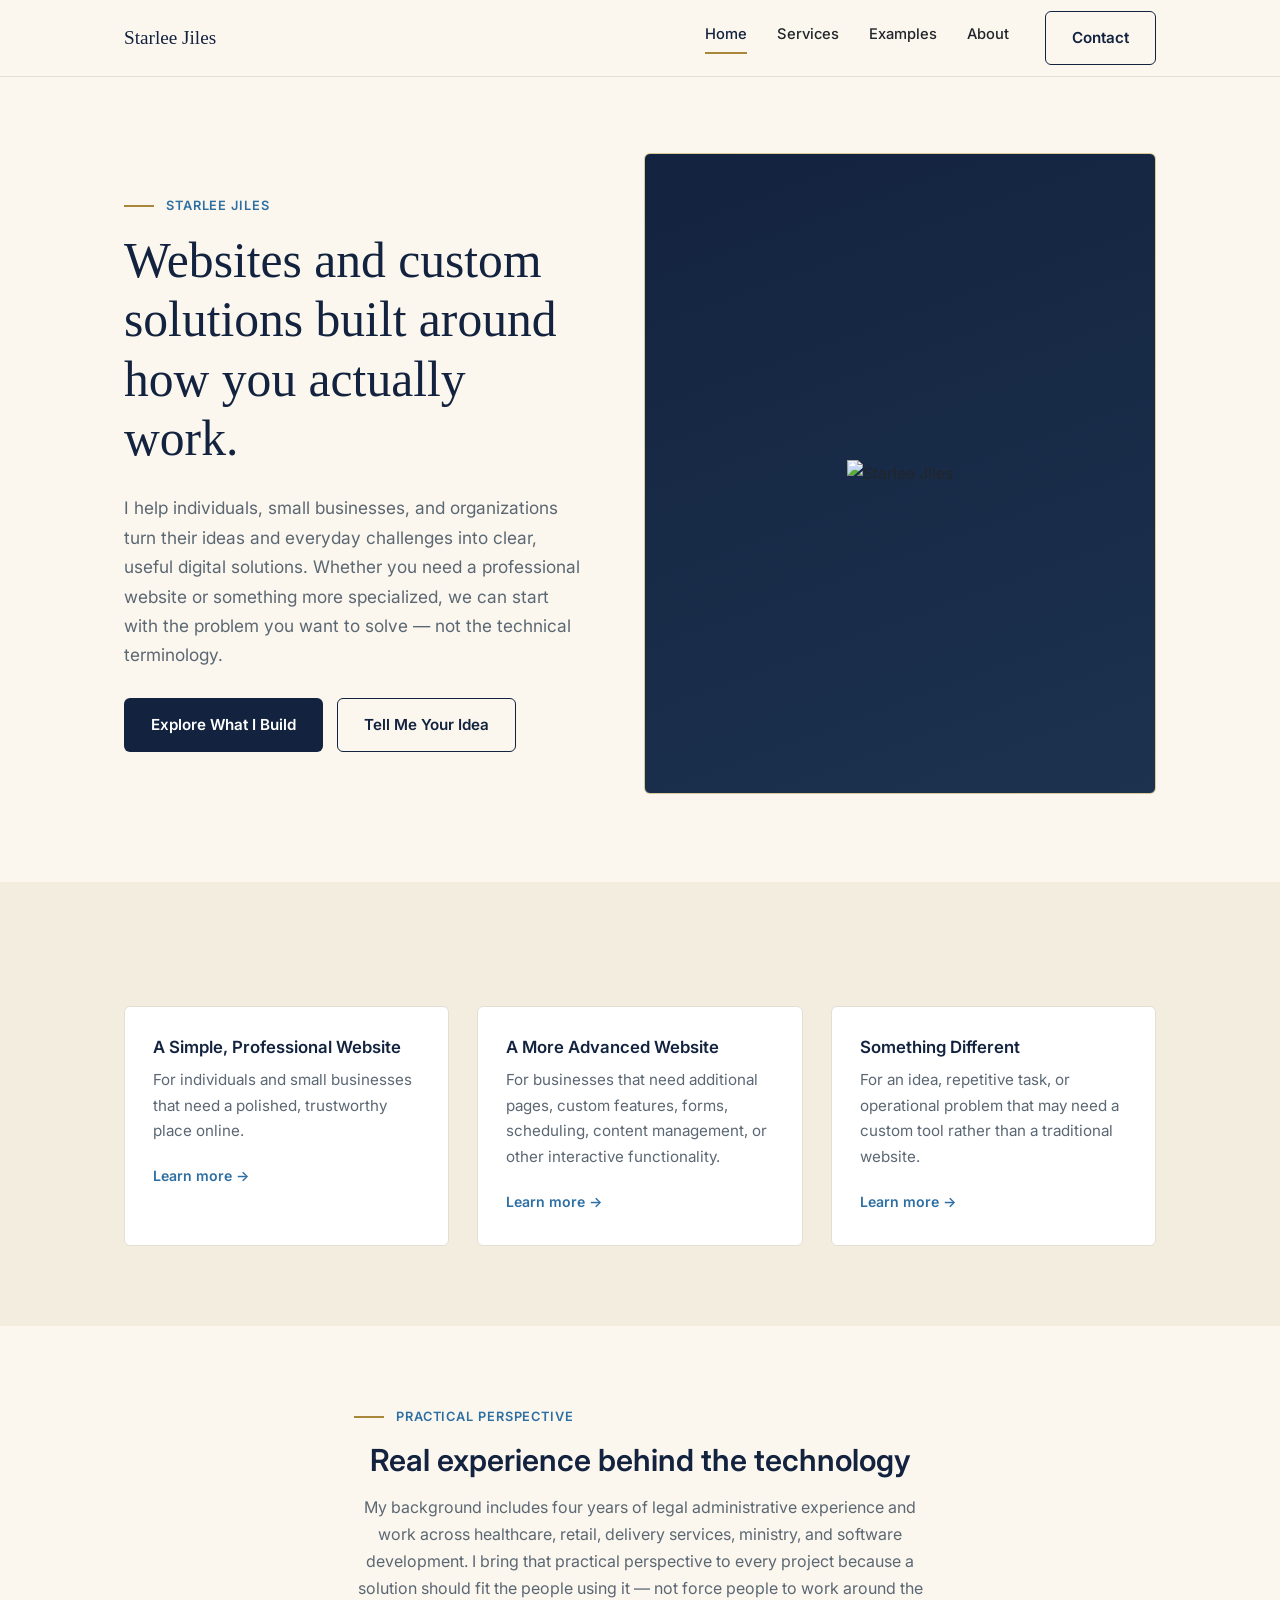
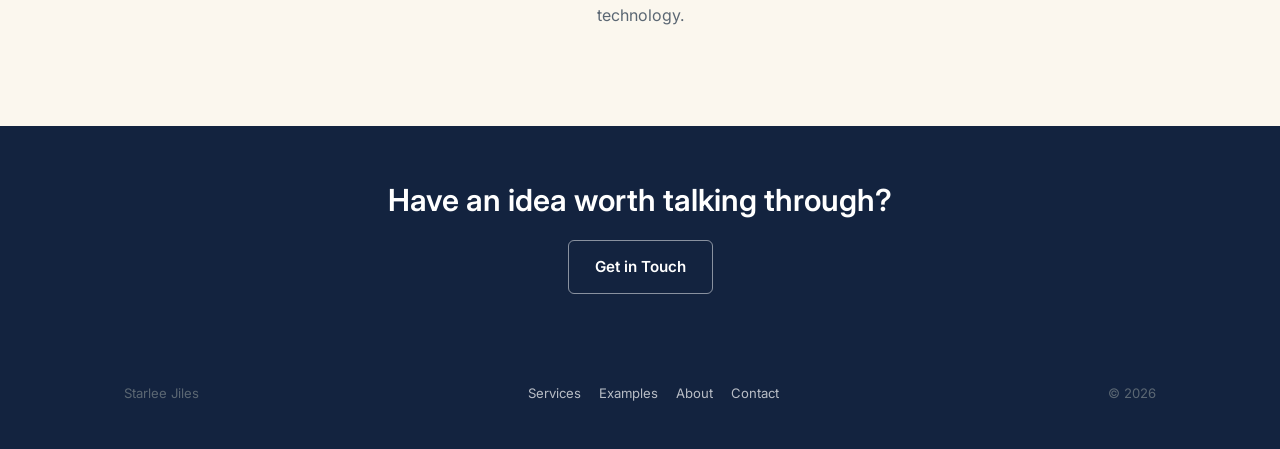
==== commit 79368ba8: "Update index.html" ====
--- a/index.html
+++ b/index.html
@@ -20,7 +20,6 @@
       <a href="services.html">Services</a>
       <a href="examples.html">Examples</a>
       <a href="about.html">About</a>
-      <a href="contact.html">Contact</a>
     </nav>
     <a href="contact.html" class="btn btn-outline">Contact</a>
     <button class="nav-toggle" id="navToggle" aria-label="Toggle menu" aria-expanded="false">
@@ -41,10 +40,8 @@
         <a href="contact.html" class="btn btn-outline">Tell Me Your Idea</a>
       </div>
     </div>
-    <!-- EDIT: replace with a real professional photograph -->
-    <div class="photo-placeholder" aria-hidden="true">
-      <div class="monogram">SJ</div>
-      <p class="caption">Photo coming soon</p>
+    <div class="photo-placeholder">
+      <img src="images/starlee.jpg" alt="Starlee Jiles">
     </div>
   </div>
 </section>
@@ -75,7 +72,7 @@
 <!-- ============ CREDIBILITY ============ -->
 <section class="section">
   <div class="wrap center measure">
-    <p class="eyebrow center"><span class="rule" aria-hidden="true"></span>Real experience behind the technology</p>
+    <p class="eyebrow center"><span class="rule" aria-hidden="true"></span>Practical perspective</p>
     <h2>Real experience behind the technology</h2>
     <p>My background includes four years of legal administrative experience and work across healthcare, retail, delivery services, ministry, and software development. I bring that practical perspective to every project because a solution should fit the people using it — not force people to work around the technology.</p>
   </div>
--- a/style.css
+++ b/style.css
@@ -2,22 +2,23 @@
    THEME TOKENS
    ========================================================================= */
 :root {
-  --warm-white: #FAF8F4;   /* page background */
-  --bg-alt:     #EEF2F5;   /* alternating section background, cool-toned */
+  --cream:      #FBF7EE;   /* page background */
+  --cream-alt:  #F3EDDF;   /* alternating panel background */
   --navy:       #13233F;   /* headings, primary buttons, footer */
   --navy-deep:  #0B1626;   /* hover / darkest */
-  --cerulean:   #2E6FA3;   /* links, secondary accent */
-  --teal:       #1C8C82;   /* tags, highlights */
-  --line:       #DCE3E8;   /* hairline borders */
-  --ink:        #1E2733;   /* body text */
+  --cerulean:   #2E6FA3;   /* links, energetic accent */
+  --gold:       #A8863A;   /* sparing accent: rules, borders, hover */
+  --gold-soft:  #D9C89A;   /* pale gold for subtle borders */
+  --charcoal:   #22262B;   /* body / strong text */
   --ink-soft:   #5B6773;   /* secondary text */
+  --line:       #E4DFD2;   /* hairline borders, warm neutral */
   --white:      #FFFFFF;
 
-  --font-display: "Sora", -apple-system, BlinkMacSystemFont, sans-serif;
+  --font-serif: "Fraunces", Georgia, serif;
   --font-body: "Inter", -apple-system, BlinkMacSystemFont, sans-serif;
 
-  --radius: 8px;
-  --wrap: 1120px;
+  --radius: 6px;
+  --wrap: 1080px;
 }
 
 *, *::before, *::after { box-sizing: border-box; }
@@ -25,184 +26,209 @@
 body {
   margin: 0;
   font-family: var(--font-body);
-  color: var(--ink);
-  background: var(--warm-white);
-  line-height: 1.65;
+  color: var(--charcoal);
+  background: var(--cream);
+  line-height: 1.7;
   -webkit-font-smoothing: antialiased;
 }
 a { color: inherit; text-decoration: none; }
 img { max-width: 100%; display: block; }
-h1, h2, h3 { font-family: var(--font-display); line-height: 1.18; margin: 0 0 0.5em; font-weight: 600; color: var(--navy); }
-h1 { font-size: clamp(2.3rem, 5.5vw, 3.4rem); font-weight: 700; }
-h2 { font-size: clamp(1.6rem, 3vw, 2.15rem); }
-h3 { font-size: 1.08rem; }
+h1, h2, h3 { line-height: 1.2; margin: 0 0 0.5em; font-weight: 600; color: var(--navy); font-family: var(--font-body); }
+h1 { font-family: var(--font-serif); font-size: clamp(2.2rem, 5vw, 3.1rem); font-weight: 500; }
+h2 { font-size: clamp(1.5rem, 2.6vw, 1.9rem); }
+h3 { font-size: 1.05rem; }
 p { margin: 0 0 1em; color: var(--ink-soft); }
 ul { list-style: none; margin: 0; padding: 0; }
 
 .wrap { max-width: var(--wrap); margin: 0 auto; padding: 0 24px; }
-.section { padding: 92px 0; }
-.section-alt { background: var(--bg-alt); }
+.section { padding: 80px 0; }
+.section-alt { background: var(--cream-alt); }
+.section-navy { background: var(--navy); color: rgba(255,255,255,0.88); }
+.section-navy h2, .section-navy h1 { color: var(--white); }
+.section-navy p { color: rgba(255,255,255,0.75); }
+.section-tight { padding: 56px 0; }
 
 .eyebrow {
-  display: flex; align-items: center; gap: 10px;
-  font-size: 0.82rem; font-weight: 600; letter-spacing: 0.06em;
+  display: flex; align-items: center; gap: 12px;
+  font-size: 0.8rem; font-weight: 600; letter-spacing: 0.07em;
   text-transform: uppercase; color: var(--cerulean);
   margin: 0 0 14px;
 }
-/* Signature device: a short two-tone rule preceding every section label —
-   a structural, blueprint-like mark instead of decoration. */
-.rule {
-  width: 28px; height: 3px; flex: none; border-radius: 2px;
-  background: linear-gradient(90deg, var(--navy) 0 60%, var(--teal) 60% 100%);
-}
+.rule { width: 30px; height: 2px; flex: none; background: var(--gold); }
+.section-navy .eyebrow { color: var(--gold-soft); }
+
+.center { text-align: center; margin-left: auto; margin-right: auto; }
+.measure { max-width: 62ch; }
 
 /* =========================================================================
    BUTTONS
    ========================================================================= */
 .btn {
   display: inline-flex; align-items: center; justify-content: center; gap: 8px;
-  padding: 13px 24px; border-radius: var(--radius);
-  font-family: var(--font-body); font-weight: 600; font-size: 0.95rem; border: 1px solid transparent;
-  cursor: pointer; transition: transform 0.15s ease, background 0.15s ease, border-color 0.15s ease, color 0.15s ease;
+  padding: 13px 26px; border-radius: var(--radius);
+  font-weight: 600; font-size: 0.95rem; border: 1px solid transparent;
+  cursor: pointer; transition: border-color 0.15s ease, background 0.15s ease, color 0.15s ease;
   white-space: nowrap;
 }
-.btn:hover { transform: translateY(-1px); }
 .btn-primary { background: var(--navy); color: var(--white); }
 .btn-primary:hover { background: var(--navy-deep); }
-.btn-outline { background: transparent; color: var(--navy); border-color: var(--line); }
-.btn-outline:hover { border-color: var(--cerulean); color: var(--cerulean); }
-
-/* =========================================================================
-   HEADER
-   ========================================================================= */
-.site-header { position: sticky; top: 0; z-index: 50; background: rgba(250,248,244,0.92); backdrop-filter: blur(6px); border-bottom: 1px solid var(--line); }
-.header-inner { display: flex; align-items: center; justify-content: space-between; height: 72px; gap: 24px; }
-.logo { font-family: var(--font-display); font-weight: 700; font-size: 1.15rem; color: var(--navy); }
-.nav { display: flex; gap: 24px; margin-left: auto; margin-right: 24px; }
-.nav a { font-size: 0.92rem; font-weight: 500; color: var(--ink); }
-.nav a:hover { color: var(--cerulean); }
+.btn-outline { background: transparent; color: var(--navy); border-color: var(--navy); }
+.btn-outline:hover { border-color: var(--gold); color: var(--gold); }
+.section-navy .btn-outline { color: var(--white); border-color: rgba(255,255,255,0.5); }
+.section-navy .btn-outline:hover { border-color: var(--gold); color: var(--gold-soft); }
+
+/* =========================================================================
+   HEADER / NAV
+   ========================================================================= */
+.site-header { position: sticky; top: 0; z-index: 50; background: rgba(251,247,238,0.94); backdrop-filter: blur(6px); border-bottom: 1px solid var(--line); }
+.header-inner { display: flex; align-items: center; justify-content: space-between; height: 76px; gap: 24px; }
+.logo { font-family: var(--font-serif); font-weight: 500; font-size: 1.2rem; color: var(--navy); }
+.nav { display: flex; gap: 30px; margin-left: auto; margin-right: 12px; }
+.nav a { font-size: 0.92rem; font-weight: 500; color: var(--charcoal); padding-bottom: 4px; border-bottom: 2px solid transparent; }
+.nav a:hover { color: var(--gold); }
+.nav a.is-active { color: var(--navy); border-bottom-color: var(--gold); }
 .nav-toggle { display: none; flex-direction: column; gap: 5px; background: none; border: 0; cursor: pointer; padding: 6px; }
 .nav-toggle span { width: 20px; height: 2px; background: var(--navy); }
 
 /* =========================================================================
-   HERO
-   ========================================================================= */
-.hero { padding: 96px 0 76px; }
-.hero-inner { max-width: 760px; }
-.role { font-family: var(--font-display); color: var(--cerulean); font-size: 1.1rem; font-weight: 600; margin-bottom: 18px; }
-.hero-bio { font-size: 1.08rem; max-width: 58ch; }
-.hero-ctas { display: flex; gap: 14px; flex-wrap: wrap; margin: 8px 0 30px; }
-.hero-meta { display: flex; gap: 20px; flex-wrap: wrap; font-size: 0.85rem; font-weight: 600; color: var(--navy); }
-.hero-meta li::before { content: "· "; color: var(--teal); }
-.hero-meta li:first-child::before { content: ""; }
-
-/* =========================================================================
-   FEATURED PROJECTS
-   ========================================================================= */
-.project-list { display: flex; flex-direction: column; gap: 28px; margin-top: 48px; }
-.project-feature {
-  display: grid; grid-template-columns: 1fr 1fr; gap: 0;
+   PHOTO PLACEHOLDER (elegant, not a fake photo)
+   ========================================================================= */
+.photo-placeholder {
+  aspect-ratio: 4/5; border-radius: var(--radius); overflow: hidden;
+  background: linear-gradient(160deg, var(--navy) 0%, #1C324F 100%);
+  display: flex; flex-direction: column; align-items: center; justify-content: center;
+  gap: 14px; border: 1px solid var(--gold-soft); position: relative;
+}
+.photo-placeholder .monogram {
+  font-family: var(--font-serif); font-size: 3rem; color: rgba(255,255,255,0.92);
+  border: 1px solid var(--gold-soft); border-radius: 50%; width: 92px; height: 92px;
+  display: flex; align-items: center; justify-content: center;
+}
+.photo-placeholder .caption { font-size: 0.78rem; letter-spacing: 0.05em; text-transform: uppercase; color: var(--gold-soft); }
+
+/* =========================================================================
+   HOME — HERO
+   ========================================================================= */
+.hero { padding: 76px 0 88px; }
+.hero-inner { display: grid; grid-template-columns: 0.95fr 1.05fr; gap: 56px; align-items: center; }
+.hero-copy .eyebrow { }
+.hero-intro { font-size: 1.08rem; max-width: 52ch; }
+.hero-ctas { display: flex; gap: 14px; flex-wrap: wrap; margin-top: 28px; }
+
+/* =========================================================================
+   HOME — SERVICE PREVIEW CARDS
+   ========================================================================= */
+.preview-grid { display: grid; grid-template-columns: repeat(3, 1fr); gap: 28px; margin-top: 44px; }
+.preview-card {
   background: var(--white); border: 1px solid var(--line); border-radius: var(--radius);
-  overflow: hidden;
-}
-.project-feature:nth-child(even) { direction: rtl; }
-.project-feature:nth-child(even) > * { direction: ltr; }
-.project-media {
-  background: linear-gradient(135deg, var(--navy) 0%, var(--cerulean) 100%);
-  color: rgba(255,255,255,0.92);
-  display: flex; align-items: center; justify-content: center; text-align: center;
-  min-height: 260px; padding: 32px;
-}
-.project-media span { font-family: var(--font-display); font-weight: 600; font-size: 1.15rem; }
-.project-body { padding: 36px 40px; display: flex; flex-direction: column; justify-content: center; }
-.project-body h3 { margin-bottom: 10px; }
-.tags-sm { margin-bottom: 18px; }
-.project-link { font-weight: 600; color: var(--cerulean); font-size: 0.95rem; }
-.project-link:hover { text-decoration: underline; }
-.project-link-private { color: var(--ink-soft); font-style: italic; font-weight: 500; }
-
-/* =========================================================================
-   TAGS (shared: skills + projects)
-   ========================================================================= */
-.tags { display: flex; flex-wrap: wrap; gap: 8px; }
-.tags span {
-  font-size: 0.8rem; padding: 6px 12px; font-weight: 500;
-  background: var(--bg-alt); border: 1px solid var(--line); border-radius: 6px; color: var(--navy);
-}
-.section-alt .tags span { background: var(--white); }
-
-/* =========================================================================
-   PROFESSIONAL EXPERIENCE
-   ========================================================================= */
-.experience-list { display: flex; flex-direction: column; gap: 0; margin-top: 44px; }
-.experience-item {
-  display: grid; grid-template-columns: 200px 1fr; gap: 32px;
-  padding: 28px 0; border-top: 1px solid var(--line);
-}
-.experience-item:last-child { border-bottom: 1px solid var(--line); }
-.experience-when p { font-weight: 600; color: var(--navy); margin: 0; }
-.experience-org { color: var(--teal); font-weight: 600; margin-bottom: 8px; }
-
-/* =========================================================================
-   SKILLS
-   ========================================================================= */
-.skills-grid { display: grid; grid-template-columns: repeat(2, 1fr); gap: 36px; margin-top: 44px; }
-.skill-group-wide { grid-column: 1 / -1; }
-.skill-group h3 { font-size: 0.9rem; color: var(--ink-soft); font-weight: 600; margin-bottom: 14px; text-transform: uppercase; letter-spacing: 0.04em; }
-
-/* =========================================================================
-   SERVICES
-   ========================================================================= */
-.services-sub { max-width: 62ch; margin-top: -8px; }
-.services-grid { display: grid; grid-template-columns: repeat(3, 1fr); gap: 28px; margin-top: 40px; }
-.service-item h3 { color: var(--navy); margin-bottom: 8px; }
-.service-item p { margin: 0; font-size: 0.95rem; }
-
-/* =========================================================================
-   ABOUT
-   ========================================================================= */
-.about-inner { display: grid; grid-template-columns: 1.3fr 0.9fr; gap: 56px; }
-.about-facts { display: flex; flex-direction: column; gap: 24px; }
-.fact { border-left: 3px solid var(--teal); padding-left: 16px; }
-.fact-label { font-size: 0.78rem; font-weight: 600; text-transform: uppercase; letter-spacing: 0.04em; color: var(--ink-soft); margin-bottom: 4px; }
-.fact-value { color: var(--navy); font-weight: 600; margin: 0; }
-
-/* =========================================================================
-   CONTACT
-   ========================================================================= */
-.contact-inner { display: grid; grid-template-columns: 1fr 1fr; gap: 56px; align-items: start; }
-.contact-links { margin-top: 24px; display: flex; flex-direction: column; gap: 10px; font-size: 0.95rem; font-weight: 600; }
-.contact-links a { color: var(--navy); }
-.contact-links a:hover { color: var(--cerulean); }
-.contact-form { background: var(--white); border: 1px solid var(--line); border-radius: var(--radius); padding: 30px; }
-.form-row { margin-bottom: 16px; }
-.form-row label { display: block; font-size: 0.82rem; font-weight: 600; margin-bottom: 6px; color: var(--navy); }
-.form-row input, .form-row textarea {
-  width: 100%; padding: 11px 13px; border: 1px solid var(--line); border-radius: 6px;
-  font-family: var(--font-body); font-size: 0.95rem; background: var(--warm-white); color: var(--ink);
-}
-.form-row input:focus, .form-row textarea:focus { outline: 2px solid var(--cerulean); outline-offset: 1px; }
-.form-note { text-align: center; font-size: 0.85rem; margin: 12px 0 0; min-height: 1.2em; color: var(--teal); font-weight: 600; }
+  padding: 30px 28px; transition: border-color 0.15s ease;
+}
+.preview-card:hover { border-color: var(--gold); }
+.preview-card h3 { margin-bottom: 10px; }
+.preview-card p { margin-bottom: 18px; font-size: 0.95rem; }
+.preview-card .card-link { font-size: 0.88rem; font-weight: 600; color: var(--cerulean); }
+.preview-card .card-link:hover { color: var(--gold); }
+
+/* =========================================================================
+   CREDIBILITY / CTA STRIPS
+   ========================================================================= */
+.credibility { text-align: center; }
+.credibility h2 { margin-bottom: 18px; }
+.cta-strip { text-align: center; }
+.cta-strip h2 { margin-bottom: 14px; }
+.cta-strip .btn { margin-top: 8px; }
+
+/* =========================================================================
+   SERVICES PAGE
+   ========================================================================= */
+.service-block { padding: 64px 0; border-top: 1px solid var(--line); }
+.service-block:first-child { border-top: none; }
+.service-block-inner { display: grid; grid-template-columns: 0.85fr 1.15fr; gap: 48px; }
+.service-block h2 { margin-bottom: 12px; }
+.feature-list { margin-top: 20px; display: flex; flex-direction: column; gap: 10px; }
+.feature-list li { position: relative; padding-left: 20px; color: var(--charcoal); font-size: 0.96rem; }
+.feature-list li::before { content: ""; position: absolute; left: 0; top: 0.65em; width: 8px; height: 1.5px; background: var(--gold); }
+.feature-note { font-size: 0.85rem; font-style: italic; color: var(--ink-soft); margin-top: 16px; }
+
+.reassurance {
+  background: var(--white); border: 1px solid var(--gold-soft); border-radius: var(--radius);
+  padding: 40px; text-align: center; margin-top: 20px;
+}
+.reassurance h2 { margin-bottom: 14px; }
+
+/* =========================================================================
+   EXAMPLES PAGE
+   ========================================================================= */
+.examples-grid { display: flex; flex-direction: column; gap: 40px; margin-top: 44px; }
+.browser-frame { border: 1px solid var(--line); border-radius: var(--radius); overflow: hidden; background: var(--white); }
+.browser-bar { display: flex; align-items: center; gap: 6px; padding: 12px 16px; background: var(--cream-alt); border-bottom: 1px solid var(--line); }
+.browser-bar span { width: 9px; height: 9px; border-radius: 50%; background: var(--gold-soft); }
+.browser-body {
+  min-height: 240px; display: flex; align-items: center; justify-content: center;
+  background: linear-gradient(135deg, var(--navy) 0%, var(--cerulean) 100%); color: rgba(255,255,255,0.92);
+  font-family: var(--font-serif); font-size: 1.3rem; text-align: center; padding: 32px;
+}
+.example-meta { display: flex; justify-content: space-between; align-items: flex-start; gap: 20px; padding: 24px 4px 0; flex-wrap: wrap; }
+.example-meta h3 { margin-bottom: 6px; }
+.example-tag { font-size: 0.72rem; font-weight: 700; letter-spacing: 0.06em; text-transform: uppercase; color: var(--gold); border: 1px solid var(--gold-soft); border-radius: 4px; padding: 5px 10px; white-space: nowrap; }
+.example-desc { max-width: 60ch; font-size: 0.95rem; margin-top: 4px; }
+.example-link { font-size: 0.88rem; font-weight: 600; color: var(--cerulean); margin-top: 10px; display: inline-block; }
+.example-link:hover { color: var(--gold); }
+
+.examples-soon {
+  border: 1px dashed var(--gold-soft); border-radius: var(--radius); padding: 48px 32px;
+  text-align: center; color: var(--ink-soft);
+}
+.examples-soon h3 { color: var(--navy); margin-bottom: 8px; }
+
+/* =========================================================================
+   ABOUT PAGE
+   ========================================================================= */
+.about-hero { display: grid; grid-template-columns: 0.85fr 1.15fr; gap: 56px; align-items: center; }
+.about-hero .photo-placeholder { max-width: 340px; }
+.about-hero p { font-size: 1rem; }
+
+/* =========================================================================
+   CONTACT PAGE
+   ========================================================================= */
+.contact-layout { display: grid; grid-template-columns: 1.2fr 0.8fr; gap: 48px; align-items: start; }
+.contact-form { background: var(--white); border: 1px solid var(--line); border-radius: var(--radius); padding: 34px; }
+.form-row { margin-bottom: 18px; }
+.form-row label { display: block; font-size: 0.85rem; font-weight: 600; margin-bottom: 6px; color: var(--navy); }
+.form-row input, .form-row select, .form-row textarea {
+  width: 100%; padding: 12px 13px; border: 1px solid var(--line); border-radius: 5px;
+  font-family: var(--font-body); font-size: 0.95rem; background: var(--cream); color: var(--charcoal);
+}
+.form-row input:focus, .form-row select:focus, .form-row textarea:focus { outline: 2px solid var(--cerulean); outline-offset: 1px; }
+.form-note { text-align: center; font-size: 0.85rem; margin: 12px 0 0; min-height: 1.2em; color: var(--gold); font-weight: 600; }
+
+.contact-secondary { padding-top: 8px; }
+.contact-secondary p { font-size: 0.85rem; margin-bottom: 6px; color: var(--ink-soft); }
+.contact-secondary .links { display: flex; flex-direction: column; gap: 8px; font-size: 0.88rem; }
+.contact-secondary .links a { color: var(--ink-soft); }
+.contact-secondary .links a:hover { color: var(--gold); }
 
 /* =========================================================================
    FOOTER
    ========================================================================= */
-.site-footer { background: var(--navy); color: rgba(255,255,255,0.7); padding: 28px 0; }
-.footer-inner { display: flex; justify-content: space-between; font-size: 0.82rem; }
+.site-footer { background: var(--navy); color: rgba(255,255,255,0.7); padding: 32px 0; }
+.footer-inner { display: flex; justify-content: space-between; flex-wrap: wrap; gap: 12px; font-size: 0.82rem; }
+.footer-nav { display: flex; gap: 18px; }
+.footer-nav a:hover { color: var(--gold-soft); }
 
 /* =========================================================================
    RESPONSIVE
    ========================================================================= */
 @media (max-width: 860px) {
-  .nav, .nav-resume { display: none; }
+  .nav { display: none; }
   .nav-toggle { display: flex; }
   .nav.is-open {
-    display: flex; flex-direction: column; position: absolute; top: 72px; left: 0; right: 0;
-    background: var(--warm-white); border-bottom: 1px solid var(--line); padding: 16px 24px; gap: 16px; margin: 0;
+    display: flex; flex-direction: column; position: absolute; top: 76px; left: 0; right: 0;
+    background: var(--cream); border-bottom: 1px solid var(--line); padding: 16px 24px; gap: 16px; margin: 0;
   }
-  .skills-grid, .services-grid, .about-inner, .contact-inner { grid-template-columns: 1fr; }
-  .project-feature, .project-feature:nth-child(even) { grid-template-columns: 1fr; direction: ltr; }
-  .experience-item { grid-template-columns: 1fr; gap: 8px; }
+  .hero-inner, .preview-grid, .service-block-inner, .about-hero, .contact-layout { grid-template-columns: 1fr; }
+  .preview-grid { gap: 20px; }
+  .example-meta { flex-direction: column; }
 }
 
 @media (prefers-reduced-motion: reduce) {
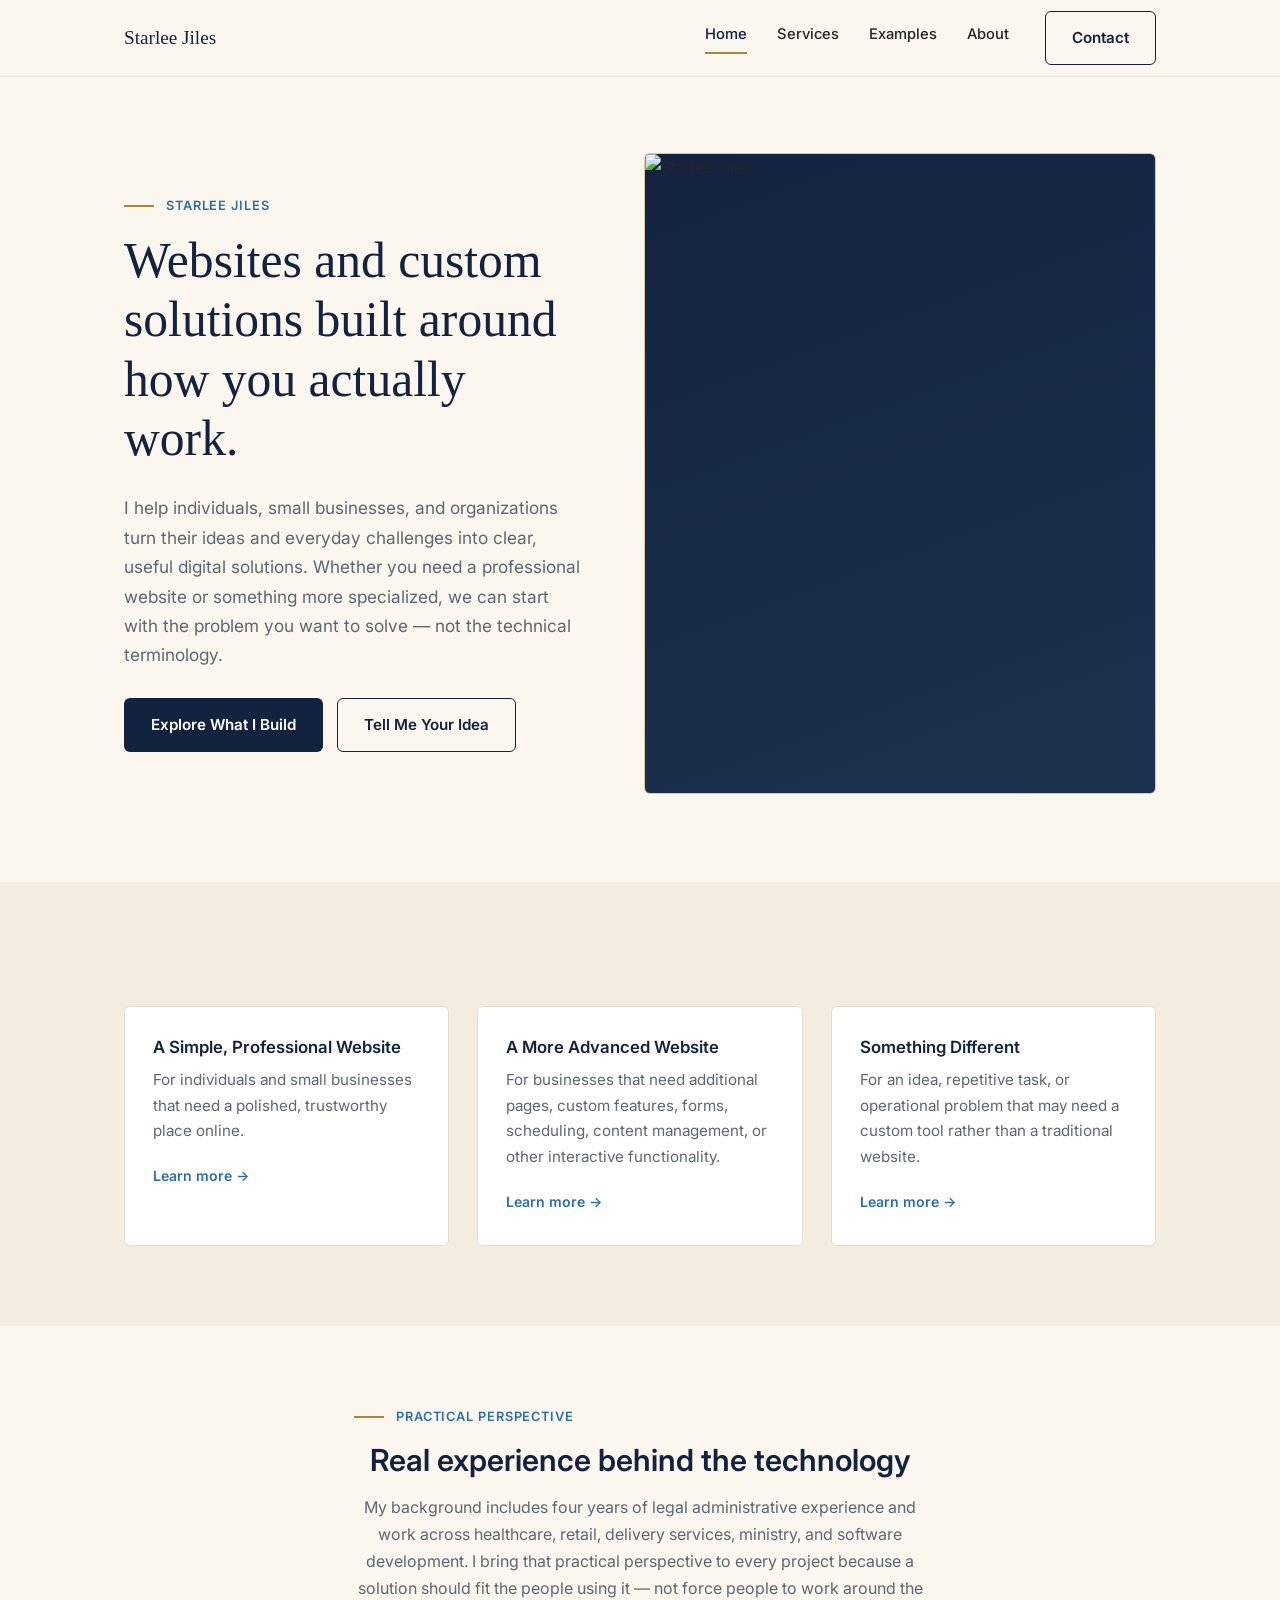
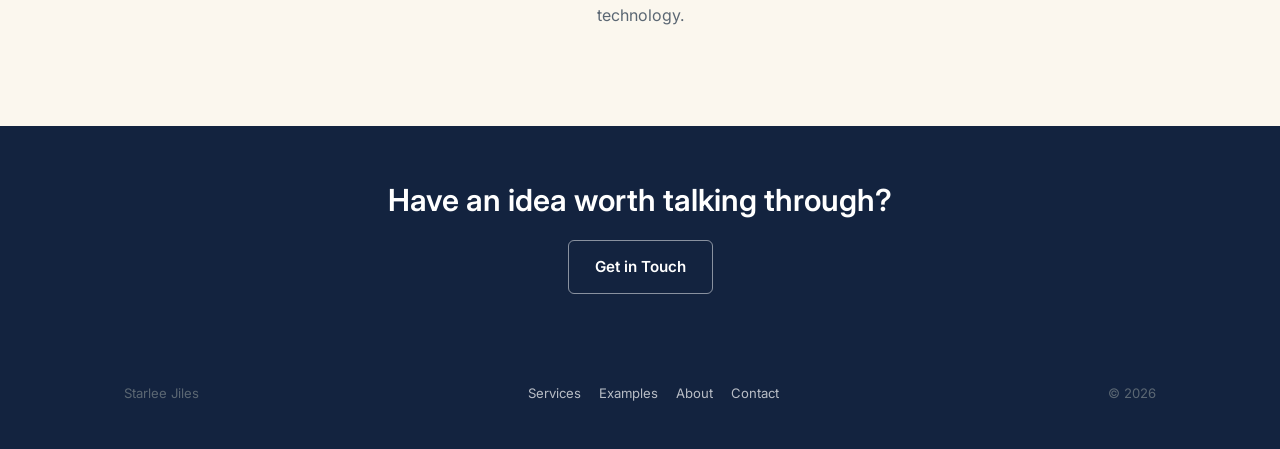
==== commit a2b06772: "Update index.html" ====
--- a/index.html
+++ b/index.html
@@ -41,7 +41,7 @@
       </div>
     </div>
     <div class="photo-placeholder">
-      <img src="images/starlee.jpg" alt="Starlee Jiles">
+      <img src="images/starlee.jpeg" alt="Starlee Jiles">
     </div>
   </div>
 </section>
--- a/style.css
+++ b/style.css
@@ -105,6 +105,7 @@
   display: flex; align-items: center; justify-content: center;
 }
 .photo-placeholder .caption { font-size: 0.78rem; letter-spacing: 0.05em; text-transform: uppercase; color: var(--gold-soft); }
+.photo-placeholder img { width: 100%; height: 100%; object-fit: cover; }
 
 /* =========================================================================
    HOME — HERO
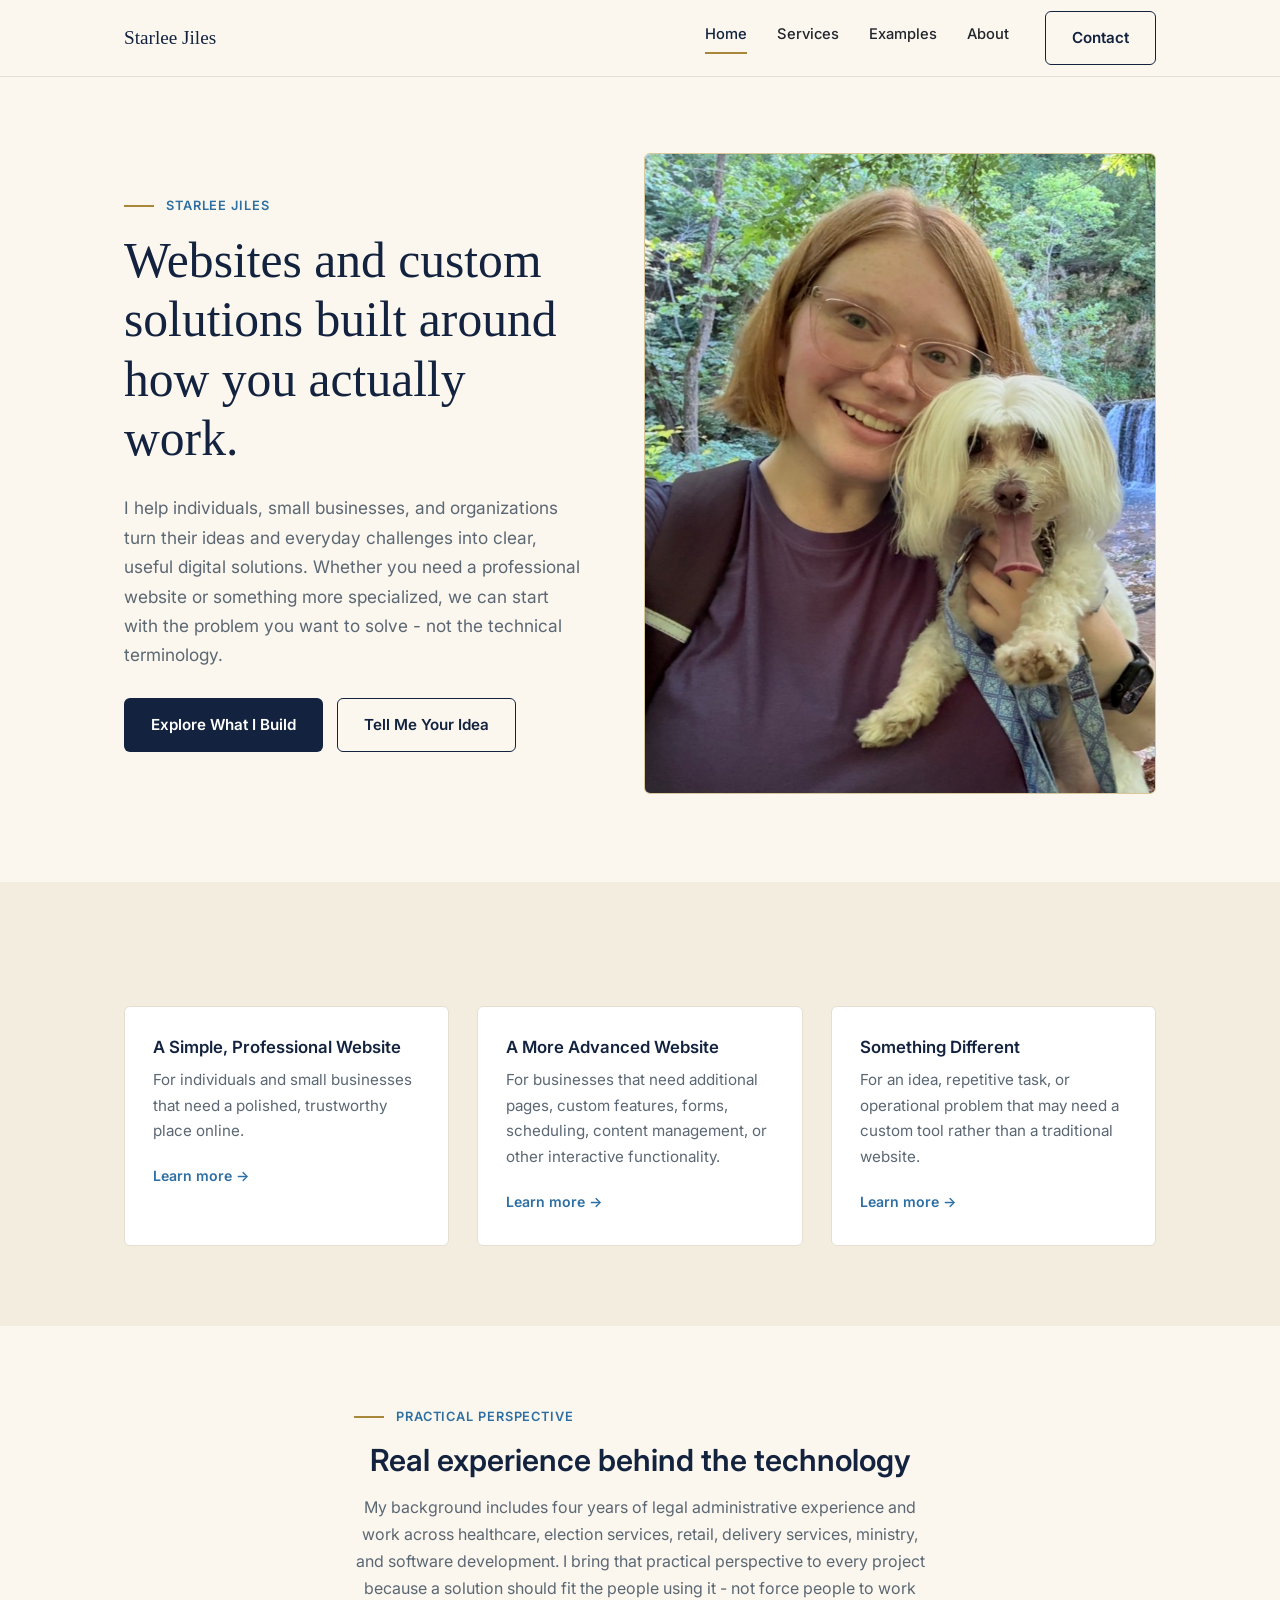
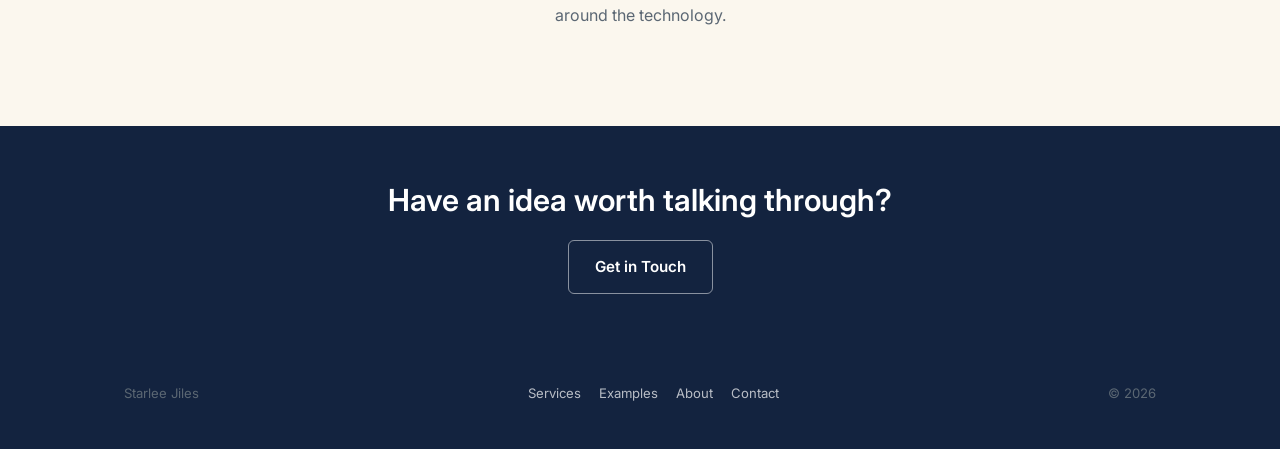
==== commit 0ea6f46d: "update index to replace certain dashes and slightly modify some language" ====
--- a/index.html
+++ b/index.html
@@ -34,7 +34,7 @@
     <div class="hero-copy">
       <p class="eyebrow"><span class="rule" aria-hidden="true"></span>Starlee Jiles</p>
       <h1>Websites and custom solutions built around how you actually work.</h1>
-      <p class="hero-intro">I help individuals, small businesses, and organizations turn their ideas and everyday challenges into clear, useful digital solutions. Whether you need a professional website or something more specialized, we can start with the problem you want to solve — not the technical terminology.</p>
+      <p class="hero-intro">I help individuals, small businesses, and organizations turn their ideas and everyday challenges into clear, useful digital solutions. Whether you need a professional website or something more specialized, we can start with the problem you want to solve - not the technical terminology.</p>
       <div class="hero-ctas">
         <a href="services.html" class="btn btn-primary">Explore What I Build</a>
         <a href="contact.html" class="btn btn-outline">Tell Me Your Idea</a>
@@ -74,7 +74,7 @@
   <div class="wrap center measure">
     <p class="eyebrow center"><span class="rule" aria-hidden="true"></span>Practical perspective</p>
     <h2>Real experience behind the technology</h2>
-    <p>My background includes four years of legal administrative experience and work across healthcare, retail, delivery services, ministry, and software development. I bring that practical perspective to every project because a solution should fit the people using it — not force people to work around the technology.</p>
+    <p>My background includes four years of legal administrative experience and work across healthcare, election services, retail, delivery services, ministry, and software development. I bring that practical perspective to every project because a solution should fit the people using it - not force people to work around the technology.</p>
   </div>
 </section>
 
